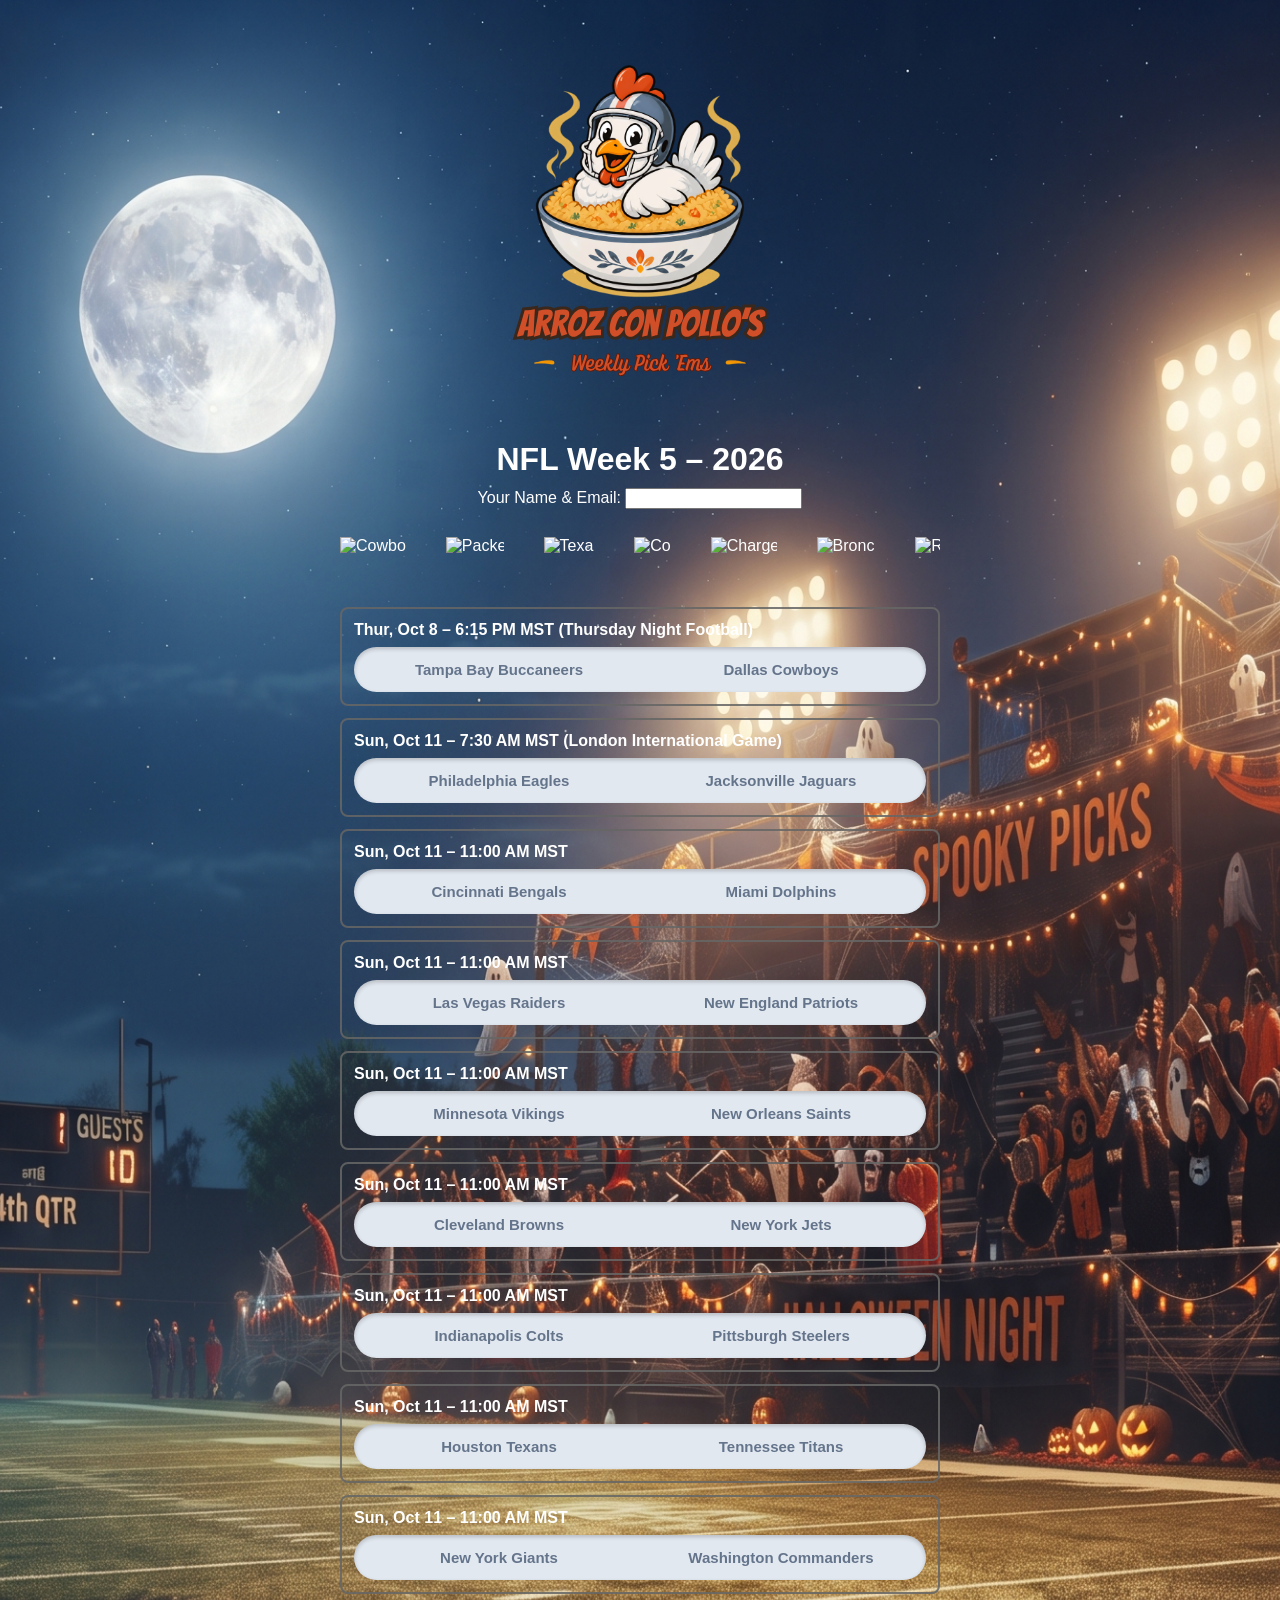
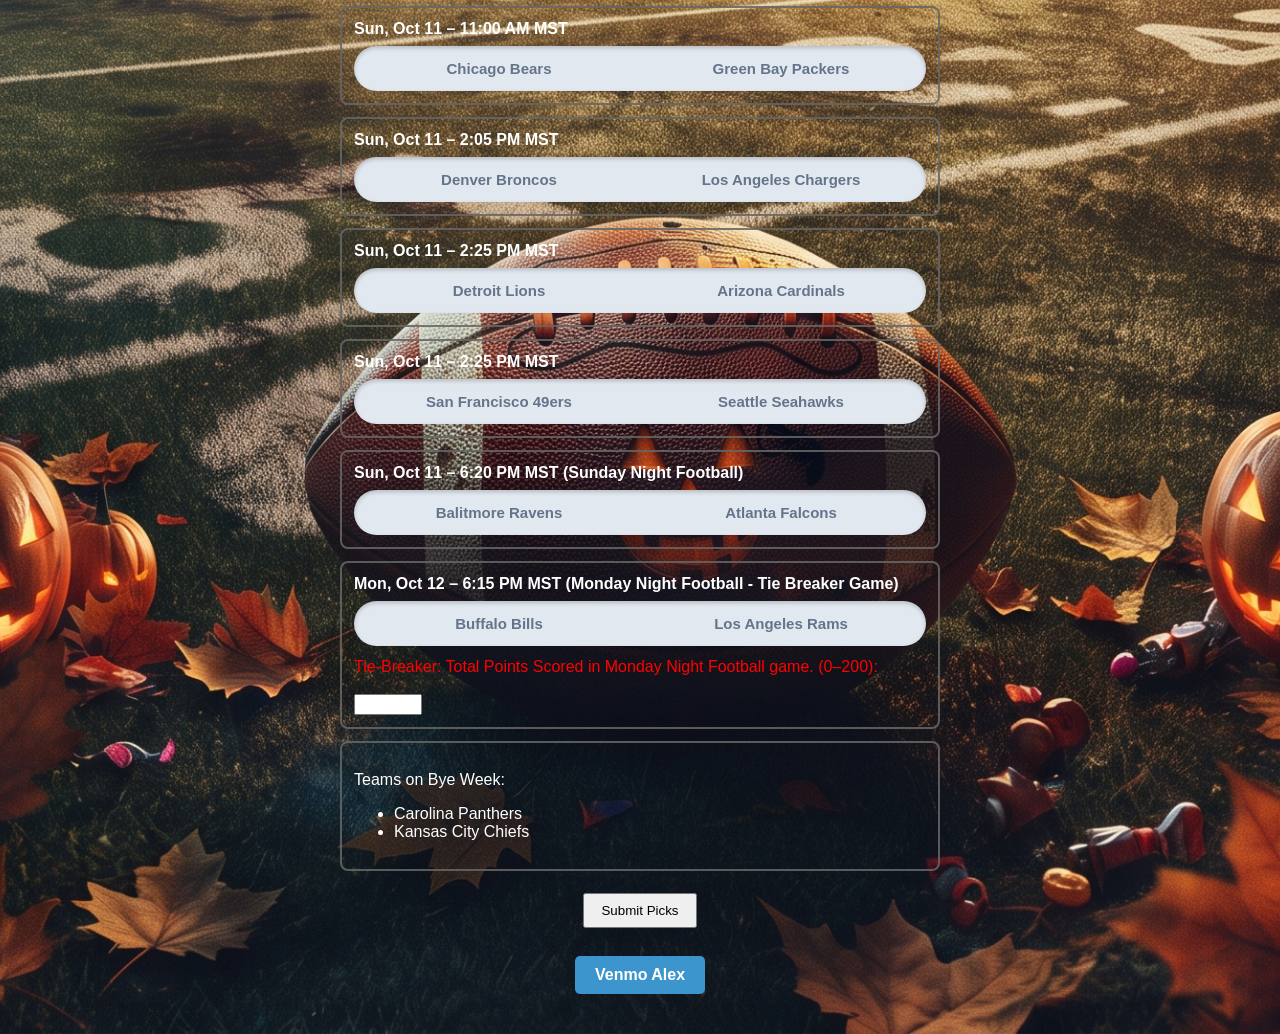
==== index.html @ 3cfb6a04 "updated errors in html" ====
<!doctype html>
<html lang="en">

<head>
  <meta charset="utf-8" />
  <meta name="viewport" content="width=device-width, initial-scale=1" />
  <meta name="robots" content="noindex, nofollow" />
  <title>NFL Week 5 Pick'em</title>

  <!-- Link CSS -->
  <link rel="stylesheet" href="style.css" />

  <!-- EmailJS -->
  <script src="https://cdn.jsdelivr.net/npm/emailjs-com@3/dist/email.min.js"></script>
</head>

<body>
  <div id="contentWrapper">
    <header>
      <img src="./assets//Arroz Con Pollo logo Transparent.svg" alt="Header Logo" class="header-logo">
    </header>

    <h1 class="title">NFL Week 5 – 2026</h1>

    <form id="pickemForm">
      <div class="centered">
        <label>
          Your Name & Email:
          <input type="text" id="username" required>
        </label>
      </div>
      <br>

      <div class="marquee">
        <span class="marquee-content">
          <!-- First full set -->
          <img src="https://static.www.nfl.com/t_q-best/league/api/clubs/logos/DAL" alt="Cowboys">
          <img src="https://static.www.nfl.com/t_q-best/league/api/clubs/logos/GB" alt="Packers">
          <img src="https://static.www.nfl.com/t_q-best/league/api/clubs/logos/HOU" alt="Texans">
          <img src="https://static.www.nfl.com/t_q-best/league/api/clubs/logos/IND" alt="Colts">
          <img src="https://static.www.nfl.com/t_q-best/league/api/clubs/logos/LAC" alt="Chargers">
          <img src="https://static.www.nfl.com/t_q-best/league/api/clubs/logos/DEN" alt="Broncos">
          <img src="https://static.www.nfl.com/t_q-best/league/api/clubs/logos/LA" alt="Rams">
          <img src="https://static.www.nfl.com/t_q-best/league/api/clubs/logos/MIA" alt="Dolphins">
          <img src="https://static.www.nfl.com/t_q-best/league/api/clubs/logos/MIN" alt="Vikings">
          <img src="https://static.www.nfl.com/t_q-best/league/api/clubs/logos/NE" alt="Patriots">
          <img src="https://static.www.nfl.com/t_q-best/league/api/clubs/logos/NO" alt="Saints">
          <img src="https://static.www.nfl.com/t_q-best/league/api/clubs/logos/NYG" alt="Giants">
          <img src="https://static.www.nfl.com/t_q-best/league/api/clubs/logos/NYJ" alt="Jets">
          <img src="https://static.www.nfl.com/t_q-best/league/api/clubs/logos/PHI" alt="Eagles">
          <img src="https://static.www.nfl.com/t_q-best/league/api/clubs/logos/PIT" alt="Steelers">
          <img src="https://static.www.nfl.com/t_q-best/league/api/clubs/logos/SEA" alt="Seahawks">
          <img src="https://static.www.nfl.com/t_q-best/league/api/clubs/logos/TB" alt="Buccaneers">
          <img src="https://static.www.nfl.com/t_q-best/league/api/clubs/logos/TEN" alt="Titans">
        </span>
      </div>

      <!-- ======== GAMES Week 5 ======== -->

      <!-- Thursday Night Games -->
      <div class="game">
        <div class="game-header">Thur, Oct 8  – 6:15 PM MST (Thursday Night Football)</div>
        <div class="slide-switch">
          <div class="switch-thumb"></div>
          <label class="switch-option">
            <input type="radio" name="game0" value="Tampa Bay Buccaneers">
            <span>Tampa Bay Buccaneers</span>  
          </label>
          <label class="switch-option">
            <input type="radio" name="game0" value="Dallas Cowboys">
            <span>Dallas Cowboys</span>
          </label>
        </div>
      </div>

       <!-- Sunday Early Games -->
      <div class="game">
        <div class="game-header">Sun, Oct 11 – 7:30 AM MST (London International Game)</div>
        <div class="slide-switch">
          <div class="switch-thumb"></div>
          <label class="switch-option">
            <input type="radio" name="game1" value="Philadelphia Eagles">
            <span>Philadelphia Eagles</span>
          </label>
          <label class="switch-option">
            <input type="radio" name="game1" value="Jacksonville Jaguars">
            <span>Jacksonville Jaguars</span>
          </label>
        </div>
      </div>

      <div class="game">
        <div class="game-header">Sun, Oct 11 – 11:00 AM MST</div>
        <div class="slide-switch">
          <div class="switch-thumb"></div>
          <label class="switch-option">
            <input type="radio" name="game2" value="Cincinnati Bengals">
            <span>Cincinnati Bengals</span>
          </label>
          <label class="switch-option">
            <input type="radio" name="game2" value="Miami Dolphins">
            <span>Miami Dolphins</span>
          </label>
        </div>
      </div>

      <div class="game">
        <div class="game-header">Sun, Oct 11 – 11:00 AM MST</div>
        <div class="slide-switch">
          <div class="switch-thumb"></div>
          <label class="switch-option">
            <input type="radio" name="game3" value="Las Vegas Raiders">
            <span>Las Vegas Raiders</span>
          </label>
          <label class="switch-option">
            <input type="radio" name="game3" value="New England Patriots">
            <span>New England Patriots</span>
          </label>
        </div>
      </div>

      <div class="game">
        <div class="game-header">Sun, Oct 11 – 11:00 AM MST</div>
        <div class="slide-switch">
          <div class="switch-thumb"></div>
          <label class="switch-option">
            <input type="radio" name="game4" value="Minnesota Vikings">
            <span>Minnesota Vikings</span>
          </label>
          <label class="switch-option">
            <input type="radio" name="game4" value="New Orleans Saints">
            <span>New Orleans Saints</span>
          </label>
        </div>
      </div>

      <div class="game">
        <div class="game-header">Sun, Oct 11 – 11:00 AM MST</div>
        <div class="slide-switch">
          <div class="switch-thumb"></div>
          <label class="switch-option">
            <input type="radio" name="game5" value="Cleveland Browns">
            <span>Cleveland Browns</span>
          </label>
          <label class="switch-option">
            <input type="radio" name="game5" value="New York Jets">
            <span>New York Jets</span>
          </label>
        </div>
      </div>

      <div class="game">
        <div class="game-header">Sun, Oct 11 – 11:00 AM MST</div>
        <div class="slide-switch">
          <div class="switch-thumb"></div>
          <label class="switch-option">
            <input type="radio" name="game6" value="Indianapolis Colts">
            <span>Indianapolis Colts</span>
          </label>
          <label class="switch-option">
            <input type="radio" name="game6" value="Pittsburgh Steelers">
            <span>Pittsburgh Steelers</span>
          </label>
        </div>
      </div>

      <div class="game">
        <div class="game-header">Sun, Oct 11 – 11:00 AM MST</div>
        <div class="slide-switch">
          <div class="switch-thumb"></div>
          <label class="switch-option">
            <input type="radio" name="game7" value="Houston Texans">
            <span>Houston Texans</span>
          </label>
          <label class="switch-option">
            <input type="radio" name="game7" value="Tennessee Titans">
            <span>Tennessee Titans</span>
          </label>
        </div>
      </div>

      <div class="game">
        <div class="game-header">Sun, Oct 11 – 11:00 AM MST</div>
        <div class="slide-switch">
          <div class="switch-thumb"></div>
          <label class="switch-option">
            <input type="radio" name="game8" value="New York Giants">
            <span>New York Giants</span>
          </label>
          <label class="switch-option">
            <input type="radio" name="game8" value="Washington Commanders">
            <span>Washington Commanders</span>
          </label>
        </div>
      </div>

      <div class="game">
        <div class="game-header">Sun, Oct 11 – 11:00 AM MST</div>
        <div class="slide-switch">
          <div class="switch-thumb"></div>
          <label class="switch-option">
            <input type="radio" name="game9" value="Chicago Bears">
            <span>Chicago Bears</span>
          </label>
          <label class="switch-option">
            <input type="radio" name="game9" value="Green Bay Packers">
            <span>Green Bay Packers</span>
          </label>
        </div>
      </div>

       <!-- Sunday Late Afternoon Games -->
      <div class="game">
        <div class="game-header">Sun, Oct 11 – 2:05 PM MST</div>
        <div class="slide-switch">
          <div class="switch-thumb"></div>
          <label class="switch-option">
            <input type="radio" name="game10" value="Denver Broncos">
            <span>Denver Broncos</span>
          </label>
          <label class="switch-option">
            <input type="radio" name="game10" value="Los Angeles Chargers">
            <span>Los Angeles Chargers</span>
          </label>
        </div>
      </div>

      <div class="game">
        <div class="game-header">Sun, Oct 11 – 2:25 PM MST</div>
        <div class="slide-switch">
          <div class="switch-thumb"></div>
          <label class="switch-option">
            <input type="radio" name="game11" value="Detroit Lions">
            <span>Detroit Lions</span>
          </label>
          <label class="switch-option">
            <input type="radio" name="game11" value="Arizona Cardinals">
            <span>Arizona Cardinals</span>
          </label>
        </div>
      </div>

      <div class="game">
        <div class="game-header">Sun, Oct 11 – 2:25 PM MST</div>
        <div class="slide-switch">
          <div class="switch-thumb"></div>
          <label class="switch-option">
            <input type="radio" name="game12" value="San Francisco 49ers">
            <span>San Francisco 49ers</span>
          </label>
          <label class="switch-option">
            <input type="radio" name="game12" value="Seattle Seahawks">
            <span>Seattle Seahawks</span>
          </label>
        </div>
      </div>

       <!-- Sunday Night Game -->
      <div class="game">
        <div class="game-header">Sun, Oct 11 – 6:20 PM MST (Sunday Night Football)</div>
        <div class="slide-switch">
          <div class="switch-thumb"></div>
          <label class="switch-option">
            <input type="radio" name="game13" value="Balitmore Ravens">
            <span>Balitmore Ravens</span>
          </label>
          <label class="switch-option">
            <input type="radio" name="game13" value="Atlanta Falcons">
            <span>Atlanta Falcons</span>
          </label>
        </div>
      </div>

       <!-- Monday Night Game -->
      <div class="game">
        <div class="game-header">Mon, Oct 12 – 6:15 PM MST (Monday Night Football - Tie Breaker Game)</div>
        <div class="slide-switch">
          <div class="switch-thumb"></div>
          <label class="switch-option">
            <input type="radio" name="game14" value="Buffalo Bills">
            <span>Buffalo Bills</span>
          </label>
          <label class="switch-option">
            <input type="radio" name="game14" value="Los Angeles Rams">
            <span>Los Angeles Rams</span>
          </label>
        </div>

        <div class="tiebreaker">
          <label style="color: red;">
            Tie-Breaker: Total Points Scored in Monday Night Football game. (0–200):
            <br />
            <br />
            <input type="number" id="tiebreaker" min="0" max="200" required>
          </label>
        </div>
      </div>
      <!-- ======== END GAMES ======== -->

      <!-- Teams on bye week -->
      <div class="byes">
        <p>Teams on Bye Week:</p>
        <ul>
          <li>Carolina Panthers</li>
          <li>Kansas City Chiefs</li>
        </ul>
      </div>

      <div class="centered">
        <button type="submit">Submit Picks</button>
      </div>
    </form>

    <br>

    <div class="centered venmo-container">
      <a href="venmo://paycharge?txn=pay&recipients=Arrozconpollo007&amount=5&note=Week 5 Pickem Fee" target="_blank"
        class="venmo-btn">Venmo Alex</a>
    </div>
  </div>

  <!-- Custom Alert Modal -->
  <div id="customAlert">
    <div id="alertBox">
      <p>Your picks have been recorded and sent to Alex. Please Venmo your fee. Good luck!</p>
      <a id="venmoLink" href="venmo://paycharge?txn=pay&recipients=Arrozconpollo007&amount=5&note=Week 5 Pickem Fee"
        target="_blank">Venmo Alex</a>
      <br><br>
      <button id="closeAlert">Close</button>
    </div>
  </div>

  <script src="script.js"></script>
</body>

</html>
---- style.css ----
/* =========================
   1. VARIABLES & BASE STYLES
========================= */

:root {
  --accent-color: hsla(100, 1%, 40%, 0.863);
  --venmo-color: #3d95ce;
  --text-color: #fff;
  --bg-color: #000;
  
  /* Sliding Switch Colors */
  --switch-track-bg: #e2e8f0;      /* Track background */
  --unselected-text: #64748b;      /* Light grey text */
  --selected-pill-bg: #334155;     /* Dark grey active pill */
  --selected-text: #ffffff;        /* Active pill text color */
}

body {
  font-family: Arial, sans-serif;
  margin: 0;
  min-height: 100vh;
  color: var(--text-color);
  background: var(--bg-color);
}

/* Content wrapper */
#contentWrapper {
  min-height: 100vh;
  background: url("./assets/Halloween\ Background\ 2.jpeg") center center / cover no-repeat;
  display: flex;
  flex-direction: column;
  align-items: center;
  padding: 20px 0 40px;
}

/* Titles & Headers */
h1.title {
  text-align: center;
  margin-bottom: 10px;
}

.centered {
  text-align: center;
}

/* --- Form Elements --- */
form {
  max-width: 600px;
  margin: 0 auto;
  width: 95%;
}

.header-logo {
  max-width: 350px;
  display: block;
  margin: 20px auto;
  border-radius: 4px;
}

.game,
.byes {
  border: 2px solid var(--accent-color);
  padding: 12px;
  margin-bottom: 12px;
  border-radius: 8px;
  transition: border 0.3s, box-shadow 0.3s;
  width: 100%;
  box-sizing: border-box;
  background-color: tra;
}

.game-header {
  font-weight: bold;
  margin-bottom: 8px;
  text-align: left;
}

.tiebreaker {
  margin-top: 12px;
}

input[type="number"] {
  width: 60px;
}

button {
  padding: 8px 16px;
  margin-top: 10px;
  cursor: pointer;
}

/* Error State Highlights Missing Picks */
.error {
  border: 2px solid #ef4444 !important;
  box-shadow: 0 0 10px rgba(239, 68, 68, 0.6);
}

/* =========================
   2. SLIDING PILL SWITCH
========================= */

.slide-switch {
  position: relative;
  display: grid;
  grid-template-columns: 1fr 1fr;
  background-color: var(--switch-track-bg);
  border-radius: 25px;
  padding: 4px;
  user-select: none;
  box-shadow: inset 0 2px 4px rgba(0, 0, 0, 0.2);
}

/* Animated Sliding Dark Grey Thumb */
.switch-thumb {
  position: absolute;
  top: 4px;
  bottom: 4px;
  left: 4px;
  width: calc(50% - 4px);
  background-color: var(--selected-pill-bg);
  border-radius: 21px;
  opacity: 0; /* Hidden until selection is made */
  transition: transform 0.25s cubic-bezier(0.4, 0, 0.2, 1), opacity 0.2s ease;
  box-shadow: 0 2px 5px rgba(0, 0, 0, 0.3);
  pointer-events: none;
}

.switch-option {
  position: relative;
  z-index: 2;
  display: flex;
  align-items: center;
  justify-content: center;
  padding: 10px 8px;
  cursor: pointer;
  text-align: center;
}

/* Hide native radio buttons */
.switch-option input[type="radio"] {
  position: absolute;
  opacity: 0;
  width: 0;
  height: 0;
}

.switch-option span {
  font-size: 14px;
  font-weight: bold;
  color: var(--unselected-text);
  transition: color 0.2s ease;
}

/* Move thumb left when first option selected */
.slide-switch:has(.switch-option:nth-child(2) input:checked) .switch-thumb {
  opacity: 1;
  transform: translateX(0);
}

/* Move thumb right when second option selected */
.slide-switch:has(.switch-option:nth-child(3) input:checked) .switch-thumb {
  opacity: 1;
  transform: translateX(100%);
}

/* Highlight Active Selected Text */
.switch-option input[type="radio"]:checked + span {
  color: var(--selected-text);
}

/* Hover state on unselected options */
.switch-option:hover span {
  color: #1e293b;
}

/* =========================
   3. MARQUEE
========================= */

.marquee {
  width: 100%;
  overflow: hidden;
  position: relative;
  background: transparent;
  padding: 10px 0;
}

.marquee-content {
  display: flex;
  align-items: center;
  gap: 40px;
  white-space: nowrap;
  animation: scroll 10s linear infinite;
}

.marquee-content img {
  height: 60px;
  width: auto;
  transition: transform 0.3s;
}

.marquee-content img:hover {
  transform: scale(1.15);
}

@keyframes scroll {
  from { transform: translateX(0); }
  to { transform: translateX(-50%); }
}

/* =========================
   4. MODAL & VENMO
========================= */

#customAlert {
  position: fixed;
  top: 0;
  left: 0;
  width: 100%;
  height: 100%;
  display: none;
  justify-content: center;
  align-items: center;
  background: rgba(0, 0, 0, 0.5);
  z-index: 9999;
}

#alertBox {
  background: white;
  color: black;
  padding: 20px;
  border-radius: 8px;
  text-align: center;
  width: 90%;
  max-width: 420px;
  box-shadow: 0 8px 20px rgba(0, 0, 0, 0.5);
}

#alertBox p {
  margin-bottom: 20px;
  font-size: 16px;
}

#alertBox a {
  display: inline-block;
  padding: 10px 20px;
  background-color: var(--venmo-color);
  color: white;
  text-decoration: none;
  border-radius: 5px;
  font-weight: bold;
  margin-bottom: 15px;
}

#alertBox button {
  padding: 8px 16px;
  background: #ccc;
  border: none;
  border-radius: 5px;
}

.venmo-container {
  margin-top: 10px;
  display: flex;
  justify-content: center;
  flex-wrap: wrap;
  gap: 10px;
}

.venmo-btn {
  padding: 10px 20px;
  background-color: var(--venmo-color);
  color: white;
  text-decoration: none;
  border-radius: 5px;
  font-weight: bold;
}

/* =========================
   5. RESPONSIVE STYLES
========================= */

@media (max-width: 480px) {
  #contentWrapper {
    padding: 10px 0 40px; 
  }

  form {
    width: 95%;
  }
  
  .game-header {
    margin-bottom: 4px;
    font-size: 13px;
  }

  .game,
  .byes {
    padding: 8px;
    margin-bottom: 10px;
  }

  .switch-option {
    padding: 8px 4px;
  }

  .switch-option span {
    font-size: 12px;
  }
  
  .marquee-content img {
    height: 30px;
  }
}

@media (min-width: 481px) and (max-width: 767px) {
  #contentWrapper {
    padding: 20px 0 40px; 
  }

  form {
    width: 90%;
  }

  .switch-option span {
    font-size: 13px;
  }

  .marquee-content img {
    height: 40px;
  }
}

@media (min-width: 768px) {
  #contentWrapper {
    padding: 30px 0 40px; 
  }

  form {
    width: 80%;
  }

  .switch-option span {
    font-size: 15px;
  }
}
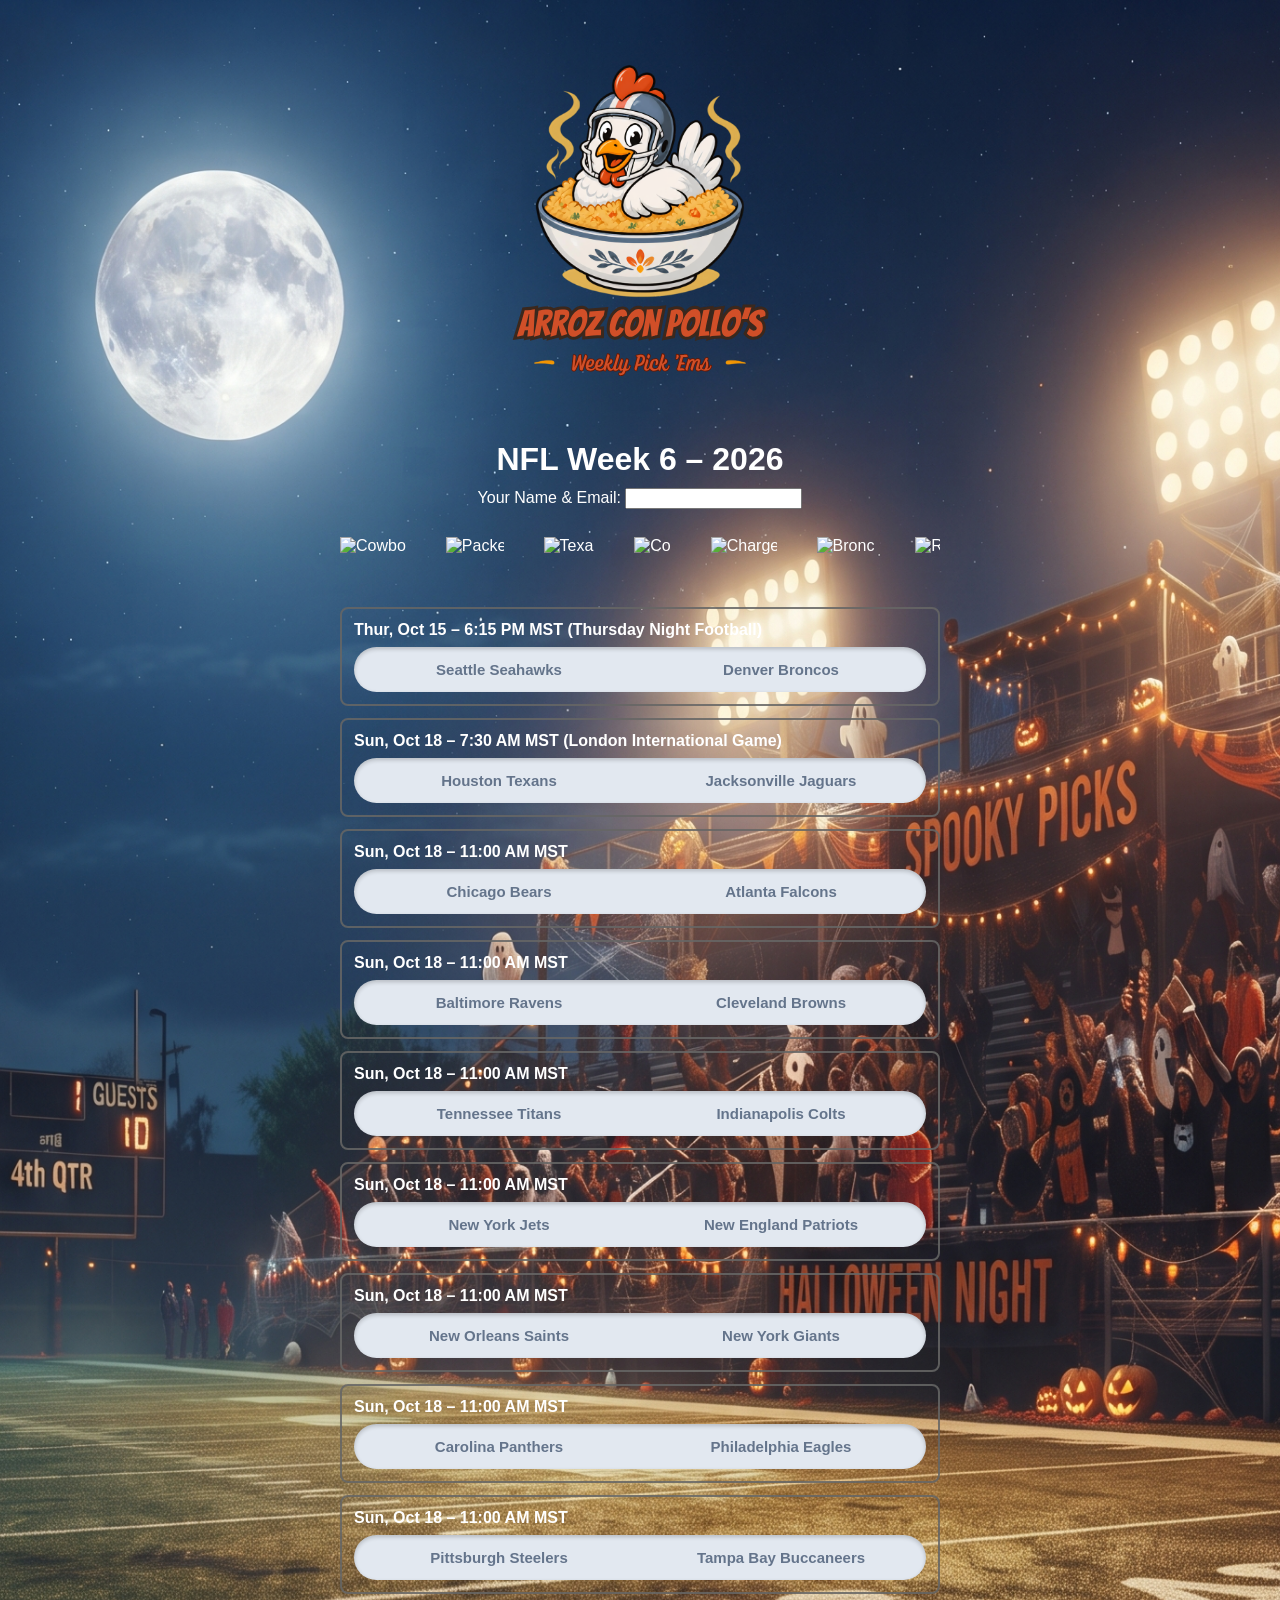
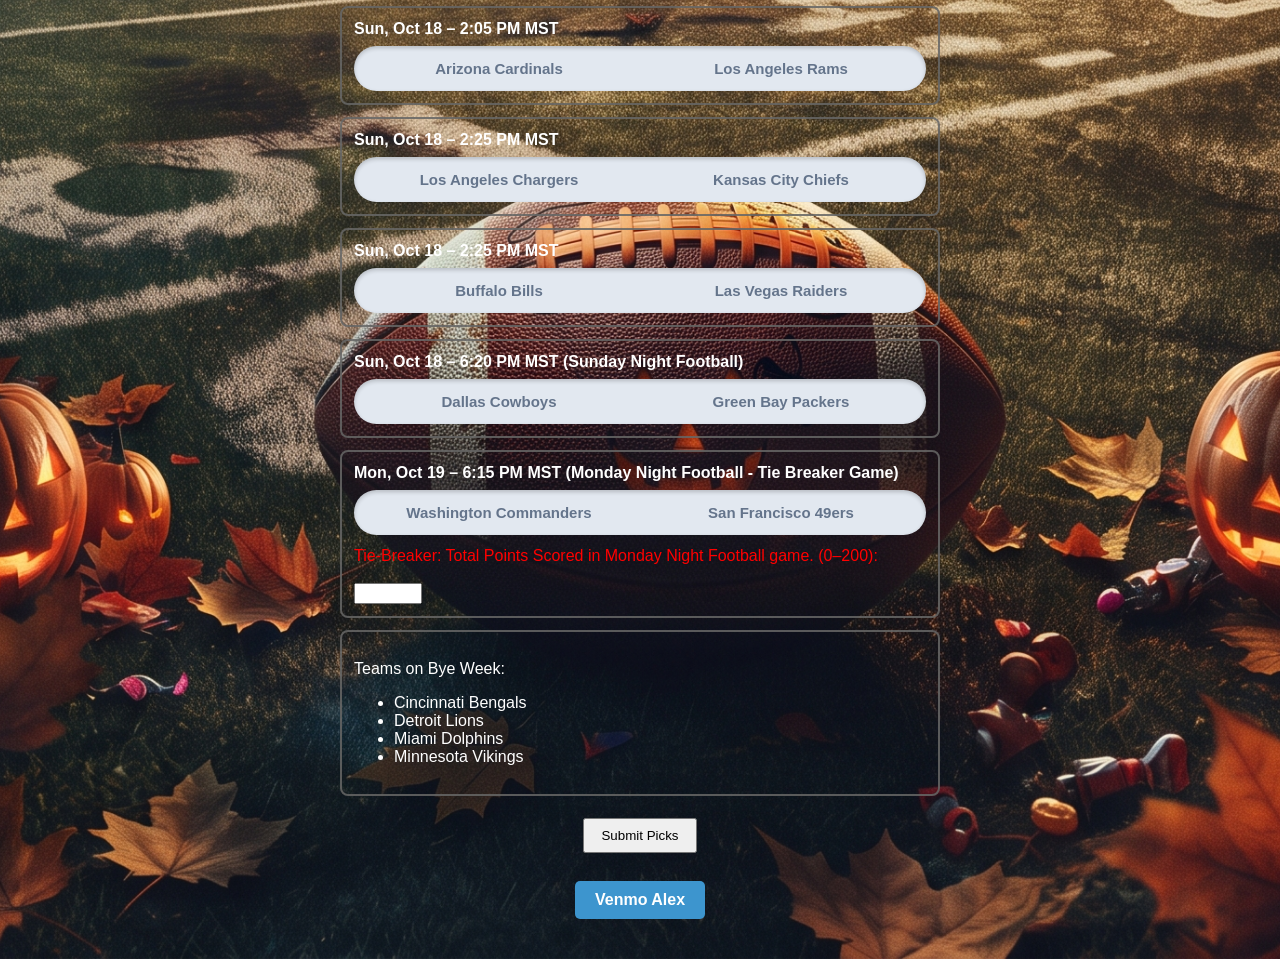
==== commit 23ad6ced: "updatd html to week 6 of nfl games" ====
--- a/index.html
+++ b/index.html
@@ -5,7 +5,7 @@
   <meta charset="utf-8" />
   <meta name="viewport" content="width=device-width, initial-scale=1" />
   <meta name="robots" content="noindex, nofollow" />
-  <title>NFL Week 5 Pick'em</title>
+  <title>NFL Week 6 Pick'em</title>
 
   <!-- Link CSS -->
   <link rel="stylesheet" href="style.css" />
@@ -20,7 +20,7 @@
       <img src="./assets//Arroz Con Pollo logo Transparent.svg" alt="Header Logo" class="header-logo">
     </header>
 
-    <h1 class="title">NFL Week 5 – 2026</h1>
+    <h1 class="title">NFL Week 6 – 2026</h1>
 
     <form id="pickemForm">
       <div class="centered">
@@ -55,32 +55,32 @@
         </span>
       </div>
 
-      <!-- ======== GAMES Week 5 ======== -->
+      <!-- ======== GAMES Week 6 ======== -->
 
       <!-- Thursday Night Games -->
       <div class="game">
-        <div class="game-header">Thur, Oct 8  – 6:15 PM MST (Thursday Night Football)</div>
-        <div class="slide-switch">
-          <div class="switch-thumb"></div>
-          <label class="switch-option">
-            <input type="radio" name="game0" value="Tampa Bay Buccaneers">
-            <span>Tampa Bay Buccaneers</span>  
-          </label>
-          <label class="switch-option">
-            <input type="radio" name="game0" value="Dallas Cowboys">
-            <span>Dallas Cowboys</span>
+        <div class="game-header">Thur, Oct 15  – 6:15 PM MST (Thursday Night Football)</div>
+        <div class="slide-switch">
+          <div class="switch-thumb"></div>
+          <label class="switch-option">
+            <input type="radio" name="game0" value="Seattle Seahawks">
+            <span>Seattle Seahawks</span>  
+          </label>
+          <label class="switch-option">
+            <input type="radio" name="game0" value="Denver Broncos">
+            <span>Denver Broncos</span>
           </label>
         </div>
       </div>
 
        <!-- Sunday Early Games -->
       <div class="game">
-        <div class="game-header">Sun, Oct 11 – 7:30 AM MST (London International Game)</div>
-        <div class="slide-switch">
-          <div class="switch-thumb"></div>
-          <label class="switch-option">
-            <input type="radio" name="game1" value="Philadelphia Eagles">
-            <span>Philadelphia Eagles</span>
+        <div class="game-header">Sun, Oct 18 – 7:30 AM MST (London International Game)</div>
+        <div class="slide-switch">
+          <div class="switch-thumb"></div>
+          <label class="switch-option">
+            <input type="radio" name="game1" value="Houston Texans">
+            <span>Houston Texans</span>
           </label>
           <label class="switch-option">
             <input type="radio" name="game1" value="Jacksonville Jaguars">
@@ -90,199 +90,184 @@
       </div>
 
       <div class="game">
-        <div class="game-header">Sun, Oct 11 – 11:00 AM MST</div>
-        <div class="slide-switch">
-          <div class="switch-thumb"></div>
-          <label class="switch-option">
-            <input type="radio" name="game2" value="Cincinnati Bengals">
-            <span>Cincinnati Bengals</span>
-          </label>
-          <label class="switch-option">
-            <input type="radio" name="game2" value="Miami Dolphins">
-            <span>Miami Dolphins</span>
-          </label>
-        </div>
-      </div>
-
-      <div class="game">
-        <div class="game-header">Sun, Oct 11 – 11:00 AM MST</div>
-        <div class="slide-switch">
-          <div class="switch-thumb"></div>
-          <label class="switch-option">
-            <input type="radio" name="game3" value="Las Vegas Raiders">
-            <span>Las Vegas Raiders</span>
-          </label>
-          <label class="switch-option">
-            <input type="radio" name="game3" value="New England Patriots">
-            <span>New England Patriots</span>
-          </label>
-        </div>
-      </div>
-
-      <div class="game">
-        <div class="game-header">Sun, Oct 11 – 11:00 AM MST</div>
-        <div class="slide-switch">
-          <div class="switch-thumb"></div>
-          <label class="switch-option">
-            <input type="radio" name="game4" value="Minnesota Vikings">
-            <span>Minnesota Vikings</span>
-          </label>
-          <label class="switch-option">
-            <input type="radio" name="game4" value="New Orleans Saints">
-            <span>New Orleans Saints</span>
-          </label>
-        </div>
-      </div>
-
-      <div class="game">
-        <div class="game-header">Sun, Oct 11 – 11:00 AM MST</div>
-        <div class="slide-switch">
-          <div class="switch-thumb"></div>
-          <label class="switch-option">
-            <input type="radio" name="game5" value="Cleveland Browns">
+        <div class="game-header">Sun, Oct 18 – 11:00 AM MST</div>
+        <div class="slide-switch">
+          <div class="switch-thumb"></div>
+          <label class="switch-option">
+            <input type="radio" name="game2" value="Chicago Bears">
+            <span>Chicago Bears</span>
+          </label>
+          <label class="switch-option">
+            <input type="radio" name="game2" value="Atlanta Falcons">
+            <span>Atlanta Falcons</span>
+          </label>
+        </div>
+      </div>
+
+      <div class="game">
+        <div class="game-header">Sun, Oct 18 – 11:00 AM MST</div>
+        <div class="slide-switch">
+          <div class="switch-thumb"></div>
+          <label class="switch-option">
+            <input type="radio" name="game3" value="Baltimore Ravens">
+            <span>Baltimore Ravens</span>
+          </label>
+          <label class="switch-option">
+            <input type="radio" name="game3" value="Cleveland Browns">
             <span>Cleveland Browns</span>
           </label>
+        </div>
+      </div>
+
+      <div class="game">
+        <div class="game-header">Sun, Oct 18 – 11:00 AM MST</div>
+        <div class="slide-switch">
+          <div class="switch-thumb"></div>
+          <label class="switch-option">
+            <input type="radio" name="game4" value="Tennessee Titans">
+            <span>Tennessee Titans</span>
+          </label>
+          <label class="switch-option">
+            <input type="radio" name="game4" value="Indianapolis Colts">
+            <span>Indianapolis Colts</span>
+          </label>
+        </div>
+      </div>
+
+      <div class="game">
+        <div class="game-header">Sun, Oct 18 – 11:00 AM MST</div>
+        <div class="slide-switch">
+          <div class="switch-thumb"></div>
           <label class="switch-option">
             <input type="radio" name="game5" value="New York Jets">
             <span>New York Jets</span>
           </label>
-        </div>
-      </div>
-
-      <div class="game">
-        <div class="game-header">Sun, Oct 11 – 11:00 AM MST</div>
-        <div class="slide-switch">
-          <div class="switch-thumb"></div>
-          <label class="switch-option">
-            <input type="radio" name="game6" value="Indianapolis Colts">
-            <span>Indianapolis Colts</span>
-          </label>
-          <label class="switch-option">
-            <input type="radio" name="game6" value="Pittsburgh Steelers">
+          <label class="switch-option">
+            <input type="radio" name="game5" value="New England Patriots">
+            <span>New England Patriots</span>
+          </label>
+        </div>
+      </div>
+
+      <div class="game">
+        <div class="game-header">Sun, Oct 18 – 11:00 AM MST</div>
+        <div class="slide-switch">
+          <div class="switch-thumb"></div>
+          <label class="switch-option">
+            <input type="radio" name="game6" value="New Orleans Saints">
+            <span>New Orleans Saints</span>
+          </label>
+          <label class="switch-option">
+            <input type="radio" name="game6" value="New York Giants">
+            <span>New York Giants</span>
+          </label>
+        </div>
+      </div>
+
+      <div class="game">
+        <div class="game-header">Sun, Oct 18 – 11:00 AM MST</div>
+        <div class="slide-switch">
+          <div class="switch-thumb"></div>
+          <label class="switch-option">
+            <input type="radio" name="game7" value="Carolina Panthers">
+            <span>Carolina Panthers</span>
+          </label>
+          <label class="switch-option">
+            <input type="radio" name="game7" value="Philadelphia Eagles">
+            <span>Philadelphia Eagles</span>
+          </label>
+        </div>
+      </div>
+
+      <div class="game">
+        <div class="game-header">Sun, Oct 18 – 11:00 AM MST</div>
+        <div class="slide-switch">
+          <div class="switch-thumb"></div>
+          <label class="switch-option">
+            <input type="radio" name="game8" value="Pittsburgh Steelers">
             <span>Pittsburgh Steelers</span>
           </label>
-        </div>
-      </div>
-
-      <div class="game">
-        <div class="game-header">Sun, Oct 11 – 11:00 AM MST</div>
-        <div class="slide-switch">
-          <div class="switch-thumb"></div>
-          <label class="switch-option">
-            <input type="radio" name="game7" value="Houston Texans">
-            <span>Houston Texans</span>
-          </label>
-          <label class="switch-option">
-            <input type="radio" name="game7" value="Tennessee Titans">
-            <span>Tennessee Titans</span>
-          </label>
-        </div>
-      </div>
-
-      <div class="game">
-        <div class="game-header">Sun, Oct 11 – 11:00 AM MST</div>
-        <div class="slide-switch">
-          <div class="switch-thumb"></div>
-          <label class="switch-option">
-            <input type="radio" name="game8" value="New York Giants">
-            <span>New York Giants</span>
-          </label>
-          <label class="switch-option">
-            <input type="radio" name="game8" value="Washington Commanders">
-            <span>Washington Commanders</span>
-          </label>
-        </div>
-      </div>
-
-      <div class="game">
-        <div class="game-header">Sun, Oct 11 – 11:00 AM MST</div>
-        <div class="slide-switch">
-          <div class="switch-thumb"></div>
-          <label class="switch-option">
-            <input type="radio" name="game9" value="Chicago Bears">
-            <span>Chicago Bears</span>
-          </label>
-          <label class="switch-option">
-            <input type="radio" name="game9" value="Green Bay Packers">
-            <span>Green Bay Packers</span>
+          <label class="switch-option">
+            <input type="radio" name="game8" value="Tampa Bay Buccaneers">
+            <span>Tampa Bay Buccaneers</span>
           </label>
         </div>
       </div>
 
        <!-- Sunday Late Afternoon Games -->
       <div class="game">
-        <div class="game-header">Sun, Oct 11 – 2:05 PM MST</div>
-        <div class="slide-switch">
-          <div class="switch-thumb"></div>
-          <label class="switch-option">
-            <input type="radio" name="game10" value="Denver Broncos">
-            <span>Denver Broncos</span>
-          </label>
+        <div class="game-header">Sun, Oct 18 – 2:05 PM MST</div>
+        <div class="slide-switch">
+          <div class="switch-thumb"></div>
+          <label class="switch-option">
+            <input type="radio" name="game9" value="Arizona Cardinals">
+            <span>Arizona Cardinals</span>
+          </label>
+          <label class="switch-option">
+            <input type="radio" name="game9" value="Los Angeles Rams">
+            <span>Los Angeles Rams</span>
+          </label>
+        </div>
+      </div>
+
+      <div class="game">
+        <div class="game-header">Sun, Oct 18 – 2:25 PM MST</div>
+        <div class="slide-switch">
+          <div class="switch-thumb"></div>
           <label class="switch-option">
             <input type="radio" name="game10" value="Los Angeles Chargers">
             <span>Los Angeles Chargers</span>
           </label>
-        </div>
-      </div>
-
-      <div class="game">
-        <div class="game-header">Sun, Oct 11 – 2:25 PM MST</div>
-        <div class="slide-switch">
-          <div class="switch-thumb"></div>
-          <label class="switch-option">
-            <input type="radio" name="game11" value="Detroit Lions">
-            <span>Detroit Lions</span>
-          </label>
-          <label class="switch-option">
-            <input type="radio" name="game11" value="Arizona Cardinals">
-            <span>Arizona Cardinals</span>
-          </label>
-        </div>
-      </div>
-
-      <div class="game">
-        <div class="game-header">Sun, Oct 11 – 2:25 PM MST</div>
-        <div class="slide-switch">
-          <div class="switch-thumb"></div>
-          <label class="switch-option">
-            <input type="radio" name="game12" value="San Francisco 49ers">
+          <label class="switch-option">
+            <input type="radio" name="game10" value="Kansas City Chiefs">
+            <span>Kansas City Chiefs</span>
+          </label>
+        </div>
+      </div>
+
+      <div class="game">
+        <div class="game-header">Sun, Oct 18 – 2:25 PM MST</div>
+        <div class="slide-switch">
+          <div class="switch-thumb"></div>
+          <label class="switch-option">
+            <input type="radio" name="game11" value="Buffalo Bills">
+            <span>Buffalo Bills</span>
+          </label>
+          <label class="switch-option">
+            <input type="radio" name="game11" value="Las Vegas Raiders">
+            <span>Las Vegas Raiders</span>
+          </label>
+        </div>
+      </div>
+
+       <!-- Sunday Night Game -->
+      <div class="game">
+        <div class="game-header">Sun, Oct 18 – 6:20 PM MST (Sunday Night Football)</div>
+        <div class="slide-switch">
+          <div class="switch-thumb"></div>
+          <label class="switch-option">
+            <input type="radio" name="game12" value="Dallas Cowboys">
+            <span>Dallas Cowboys</span>
+          </label>
+          <label class="switch-option">
+            <input type="radio" name="game12" value="Green Bay Packers">
+            <span>Green Bay Packers</span>
+          </label>
+        </div>
+      </div>
+
+       <!-- Monday Night Game -->
+      <div class="game">
+        <div class="game-header">Mon, Oct 19 – 6:15 PM MST (Monday Night Football - Tie Breaker Game)</div>
+        <div class="slide-switch">
+          <div class="switch-thumb"></div>
+          <label class="switch-option">
+            <input type="radio" name="game13" value="Washington Commanders">
+            <span>Washington Commanders</span>
+          </label>
+          <label class="switch-option">
+            <input type="radio" name="game13" value="San Francisco 49ers">
             <span>San Francisco 49ers</span>
-          </label>
-          <label class="switch-option">
-            <input type="radio" name="game12" value="Seattle Seahawks">
-            <span>Seattle Seahawks</span>
-          </label>
-        </div>
-      </div>
-
-       <!-- Sunday Night Game -->
-      <div class="game">
-        <div class="game-header">Sun, Oct 11 – 6:20 PM MST (Sunday Night Football)</div>
-        <div class="slide-switch">
-          <div class="switch-thumb"></div>
-          <label class="switch-option">
-            <input type="radio" name="game13" value="Balitmore Ravens">
-            <span>Balitmore Ravens</span>
-          </label>
-          <label class="switch-option">
-            <input type="radio" name="game13" value="Atlanta Falcons">
-            <span>Atlanta Falcons</span>
-          </label>
-        </div>
-      </div>
-
-       <!-- Monday Night Game -->
-      <div class="game">
-        <div class="game-header">Mon, Oct 12 – 6:15 PM MST (Monday Night Football - Tie Breaker Game)</div>
-        <div class="slide-switch">
-          <div class="switch-thumb"></div>
-          <label class="switch-option">
-            <input type="radio" name="game14" value="Buffalo Bills">
-            <span>Buffalo Bills</span>
-          </label>
-          <label class="switch-option">
-            <input type="radio" name="game14" value="Los Angeles Rams">
-            <span>Los Angeles Rams</span>
           </label>
         </div>
 
@@ -301,8 +286,10 @@
       <div class="byes">
         <p>Teams on Bye Week:</p>
         <ul>
-          <li>Carolina Panthers</li>
-          <li>Kansas City Chiefs</li>
+          <li>Cincinnati Bengals</li>
+          <li>Detroit Lions</li>
+          <li>Miami Dolphins</li>
+          <li>Minnesota Vikings</li>
         </ul>
       </div>
 
@@ -314,7 +301,7 @@
     <br>
 
     <div class="centered venmo-container">
-      <a href="venmo://paycharge?txn=pay&recipients=Arrozconpollo007&amount=5&note=Week 5 Pickem Fee" target="_blank"
+      <a href="venmo://paycharge?txn=pay&recipients=Arrozconpollo007&amount=5&note=Week 6 Pickem Fee" target="_blank"
         class="venmo-btn">Venmo Alex</a>
     </div>
   </div>
@@ -323,7 +310,7 @@
   <div id="customAlert">
     <div id="alertBox">
       <p>Your picks have been recorded and sent to Alex. Please Venmo your fee. Good luck!</p>
-      <a id="venmoLink" href="venmo://paycharge?txn=pay&recipients=Arrozconpollo007&amount=5&note=Week 5 Pickem Fee"
+      <a id="venmoLink" href="venmo://paycharge?txn=pay&recipients=Arrozconpollo007&amount=5&note=Week 6 Pickem Fee"
         target="_blank">Venmo Alex</a>
       <br><br>
       <button id="closeAlert">Close</button>
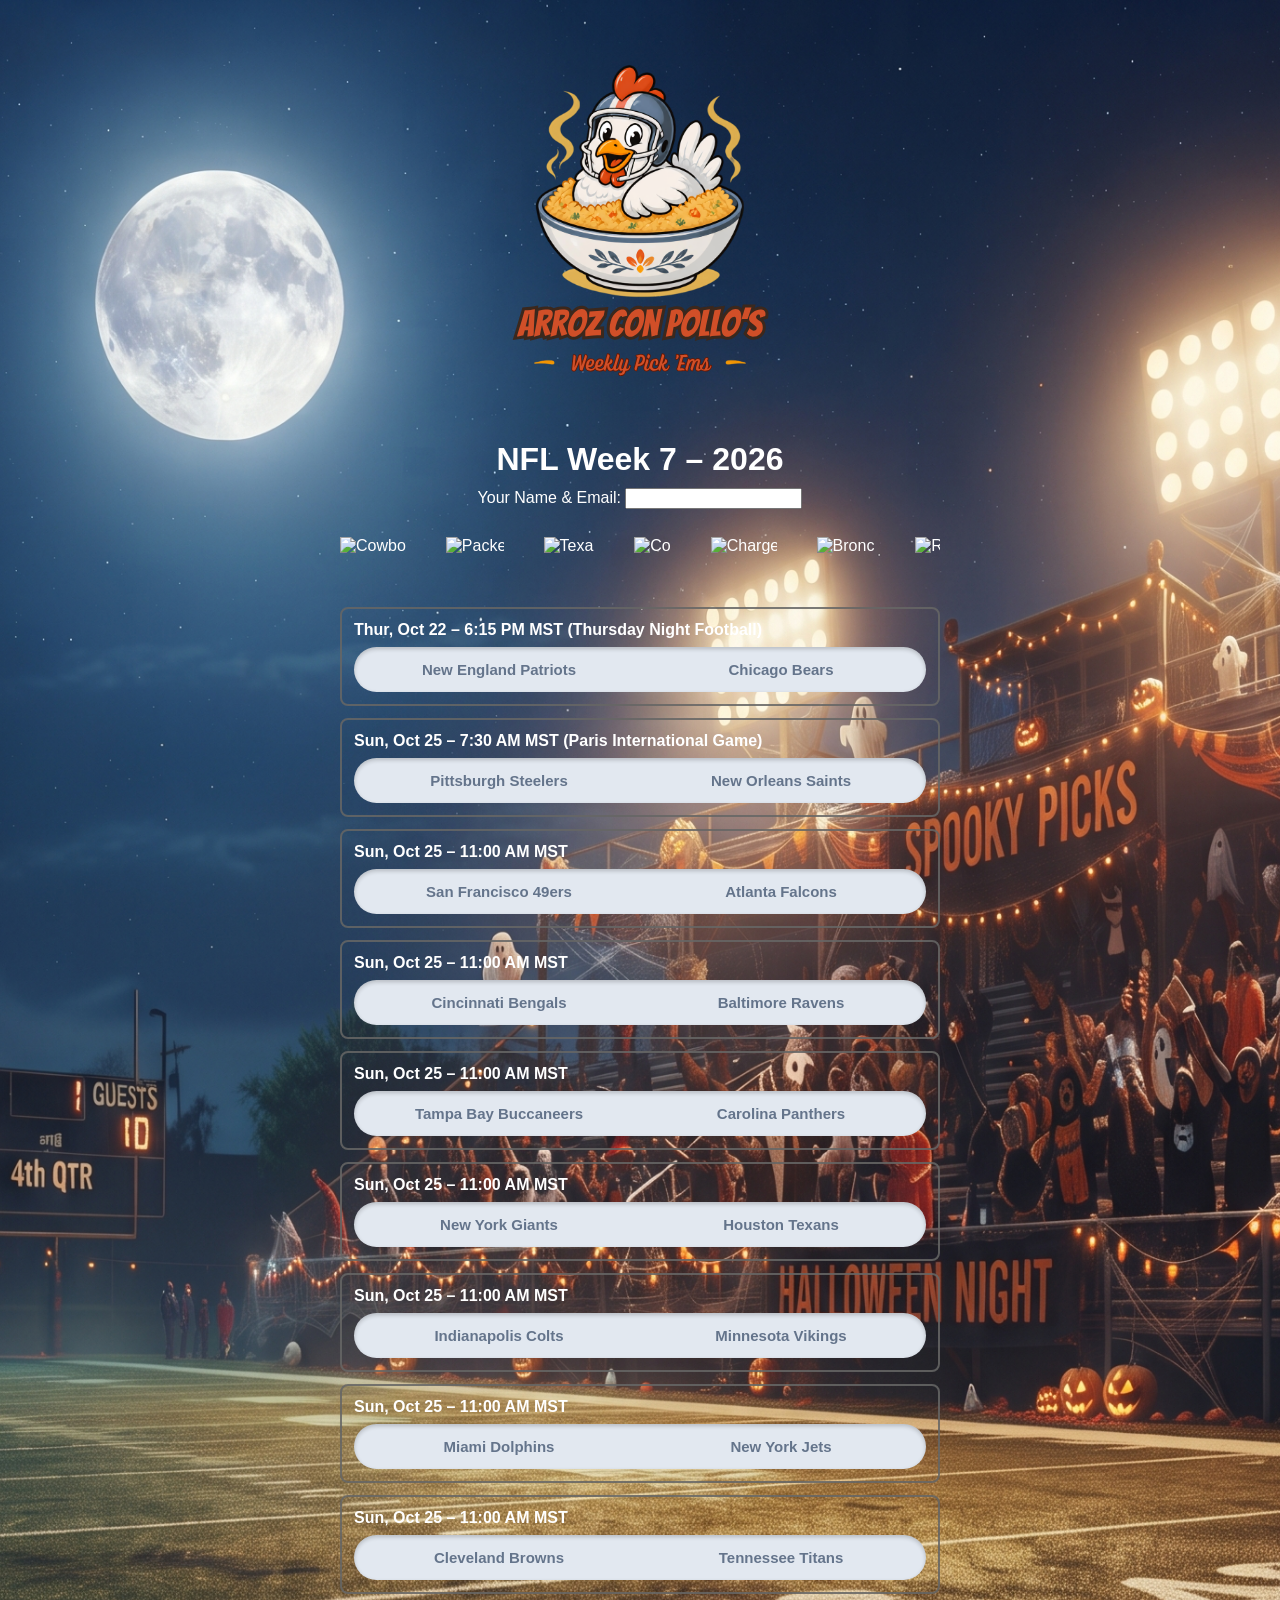
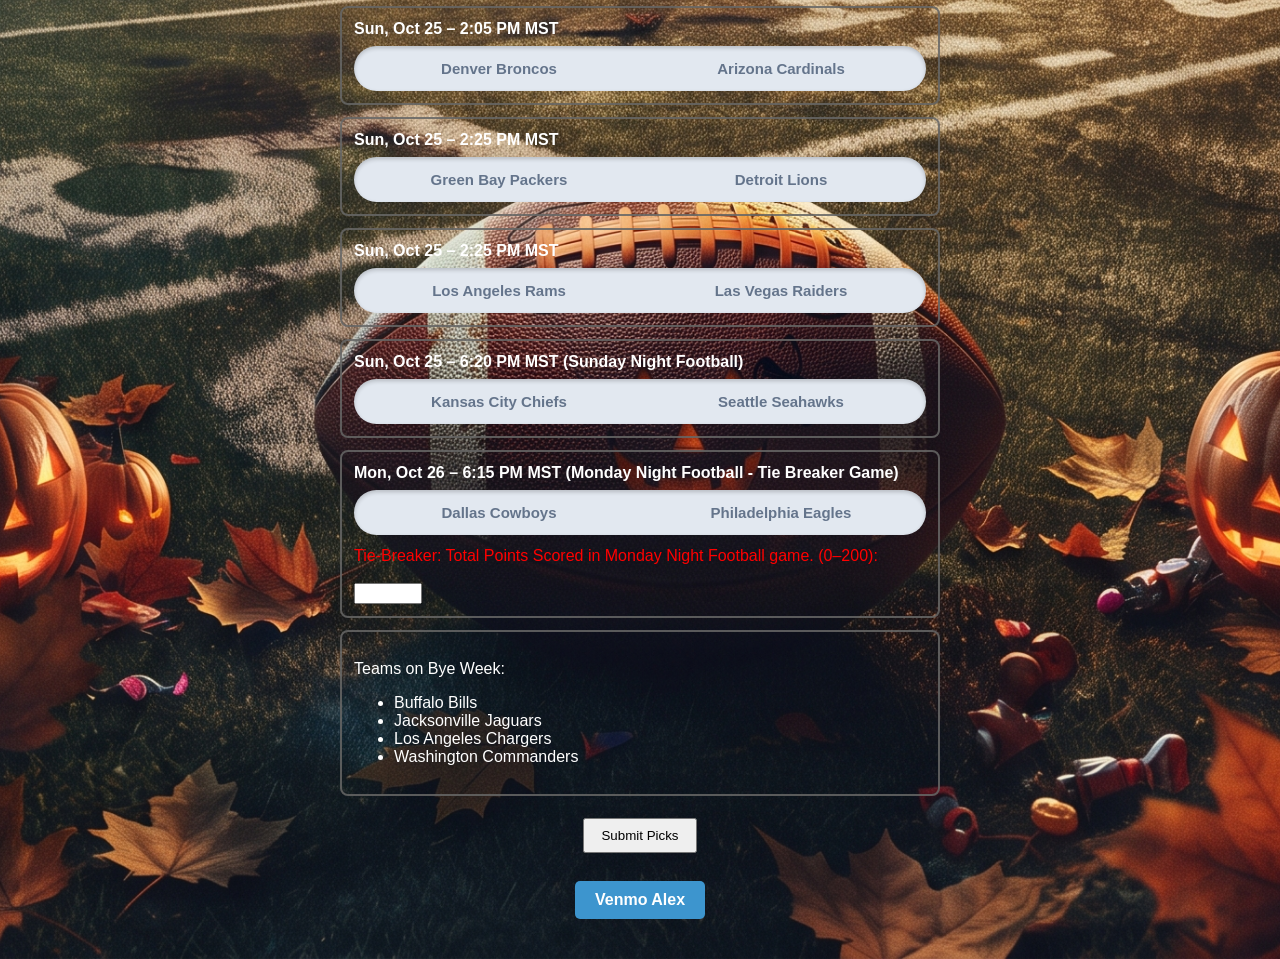
==== commit b7416620: "updated week 7 games in html" ====
--- a/index.html
+++ b/index.html
@@ -5,7 +5,7 @@
   <meta charset="utf-8" />
   <meta name="viewport" content="width=device-width, initial-scale=1" />
   <meta name="robots" content="noindex, nofollow" />
-  <title>NFL Week 6 Pick'em</title>
+  <title>NFL Week 7 Pick'em</title>
 
   <!-- Link CSS -->
   <link rel="stylesheet" href="style.css" />
@@ -20,7 +20,7 @@
       <img src="./assets//Arroz Con Pollo logo Transparent.svg" alt="Header Logo" class="header-logo">
     </header>
 
-    <h1 class="title">NFL Week 6 – 2026</h1>
+    <h1 class="title">NFL Week 7 – 2026</h1>
 
     <form id="pickemForm">
       <div class="centered">
@@ -55,47 +55,47 @@
         </span>
       </div>
 
-      <!-- ======== GAMES Week 6 ======== -->
+      <!-- ======== GAMES Week 7 ======== -->
 
       <!-- Thursday Night Games -->
       <div class="game">
-        <div class="game-header">Thur, Oct 15  – 6:15 PM MST (Thursday Night Football)</div>
-        <div class="slide-switch">
-          <div class="switch-thumb"></div>
-          <label class="switch-option">
-            <input type="radio" name="game0" value="Seattle Seahawks">
-            <span>Seattle Seahawks</span>  
-          </label>
-          <label class="switch-option">
-            <input type="radio" name="game0" value="Denver Broncos">
-            <span>Denver Broncos</span>
+        <div class="game-header">Thur, Oct 22  – 6:15 PM MST (Thursday Night Football)</div>
+        <div class="slide-switch">
+          <div class="switch-thumb"></div>
+          <label class="switch-option">
+            <input type="radio" name="game0" value="New England Patriots">
+            <span>New England Patriots</span>  
+          </label>
+          <label class="switch-option">
+            <input type="radio" name="game0" value="Chicago Bears">
+            <span>Chicago Bears</span>
           </label>
         </div>
       </div>
 
        <!-- Sunday Early Games -->
       <div class="game">
-        <div class="game-header">Sun, Oct 18 – 7:30 AM MST (London International Game)</div>
-        <div class="slide-switch">
-          <div class="switch-thumb"></div>
-          <label class="switch-option">
-            <input type="radio" name="game1" value="Houston Texans">
-            <span>Houston Texans</span>
-          </label>
-          <label class="switch-option">
-            <input type="radio" name="game1" value="Jacksonville Jaguars">
-            <span>Jacksonville Jaguars</span>
-          </label>
-        </div>
-      </div>
-
-      <div class="game">
-        <div class="game-header">Sun, Oct 18 – 11:00 AM MST</div>
-        <div class="slide-switch">
-          <div class="switch-thumb"></div>
-          <label class="switch-option">
-            <input type="radio" name="game2" value="Chicago Bears">
-            <span>Chicago Bears</span>
+        <div class="game-header">Sun, Oct 25 – 7:30 AM MST (Paris International Game)</div>
+        <div class="slide-switch">
+          <div class="switch-thumb"></div>
+          <label class="switch-option">
+            <input type="radio" name="game1" value="Pittsburgh Steelers">
+            <span>Pittsburgh Steelers</span>
+          </label>
+          <label class="switch-option">
+            <input type="radio" name="game1" value="New Orleans Saints">
+            <span>New Orleans Saints</span>
+          </label>
+        </div>
+      </div>
+
+      <div class="game">
+        <div class="game-header">Sun, Oct 25 – 11:00 AM MST</div>
+        <div class="slide-switch">
+          <div class="switch-thumb"></div>
+          <label class="switch-option">
+            <input type="radio" name="game2" value="San Francisco 49ers">
+            <span>San Francisco 49ers</span>
           </label>
           <label class="switch-option">
             <input type="radio" name="game2" value="Atlanta Falcons">
@@ -105,133 +105,133 @@
       </div>
 
       <div class="game">
-        <div class="game-header">Sun, Oct 18 – 11:00 AM MST</div>
-        <div class="slide-switch">
-          <div class="switch-thumb"></div>
+        <div class="game-header">Sun, Oct 25 – 11:00 AM MST</div>
+        <div class="slide-switch">
+          <div class="switch-thumb"></div>
+          <label class="switch-option">
+            <input type="radio" name="game3" value="Cincinnati Bengals">
+            <span>Cincinnati Bengals</span>
+          </label>
           <label class="switch-option">
             <input type="radio" name="game3" value="Baltimore Ravens">
             <span>Baltimore Ravens</span>
           </label>
-          <label class="switch-option">
-            <input type="radio" name="game3" value="Cleveland Browns">
+        </div>
+      </div>
+
+      <div class="game">
+        <div class="game-header">Sun, Oct 25 – 11:00 AM MST</div>
+        <div class="slide-switch">
+          <div class="switch-thumb"></div>
+          <label class="switch-option">
+            <input type="radio" name="game4" value="Tampa Bay Buccaneers">
+            <span>Tampa Bay Buccaneers</span>
+          </label>
+          <label class="switch-option">
+            <input type="radio" name="game4" value="Carolina Panthers">
+            <span>Carolina Panthers</span>
+          </label>
+        </div>
+      </div>
+
+      <div class="game">
+        <div class="game-header">Sun, Oct 25 – 11:00 AM MST</div>
+        <div class="slide-switch">
+          <div class="switch-thumb"></div>
+          <label class="switch-option">
+            <input type="radio" name="game5" value="New York Giants">
+            <span>New York Giants</span>
+          </label>
+          <label class="switch-option">
+            <input type="radio" name="game5" value="Houston Texans">
+            <span>Houston Texans</span>
+          </label>
+        </div>
+      </div>
+
+      <div class="game">
+        <div class="game-header">Sun, Oct 25 – 11:00 AM MST</div>
+        <div class="slide-switch">
+          <div class="switch-thumb"></div>
+          <label class="switch-option">
+            <input type="radio" name="game6" value="Indianapolis Colts">
+            <span>Indianapolis Colts</span>
+          </label>
+          <label class="switch-option">
+            <input type="radio" name="game6" value="Minnesota Vikings">
+            <span>Minnesota Vikings</span>
+          </label>
+        </div>
+      </div>
+
+      <div class="game">
+        <div class="game-header">Sun, Oct 25 – 11:00 AM MST</div>
+        <div class="slide-switch">
+          <div class="switch-thumb"></div>
+          <label class="switch-option">
+            <input type="radio" name="game7" value="Miami Dolphins">
+            <span>Miami Dolphins</span>
+          </label>
+          <label class="switch-option">
+            <input type="radio" name="game7" value="New York Jets">
+            <span>New York Jets</span>
+          </label>
+        </div>
+      </div>
+
+      <div class="game">
+        <div class="game-header">Sun, Oct 25 – 11:00 AM MST</div>
+        <div class="slide-switch">
+          <div class="switch-thumb"></div>
+          <label class="switch-option">
+            <input type="radio" name="game8" value="Cleveland Browns">
             <span>Cleveland Browns</span>
           </label>
-        </div>
-      </div>
-
-      <div class="game">
-        <div class="game-header">Sun, Oct 18 – 11:00 AM MST</div>
-        <div class="slide-switch">
-          <div class="switch-thumb"></div>
-          <label class="switch-option">
-            <input type="radio" name="game4" value="Tennessee Titans">
+          <label class="switch-option">
+            <input type="radio" name="game8" value="Tennessee Titans">
             <span>Tennessee Titans</span>
           </label>
-          <label class="switch-option">
-            <input type="radio" name="game4" value="Indianapolis Colts">
-            <span>Indianapolis Colts</span>
-          </label>
-        </div>
-      </div>
-
-      <div class="game">
-        <div class="game-header">Sun, Oct 18 – 11:00 AM MST</div>
-        <div class="slide-switch">
-          <div class="switch-thumb"></div>
-          <label class="switch-option">
-            <input type="radio" name="game5" value="New York Jets">
-            <span>New York Jets</span>
-          </label>
-          <label class="switch-option">
-            <input type="radio" name="game5" value="New England Patriots">
-            <span>New England Patriots</span>
-          </label>
-        </div>
-      </div>
-
-      <div class="game">
-        <div class="game-header">Sun, Oct 18 – 11:00 AM MST</div>
-        <div class="slide-switch">
-          <div class="switch-thumb"></div>
-          <label class="switch-option">
-            <input type="radio" name="game6" value="New Orleans Saints">
-            <span>New Orleans Saints</span>
-          </label>
-          <label class="switch-option">
-            <input type="radio" name="game6" value="New York Giants">
-            <span>New York Giants</span>
-          </label>
-        </div>
-      </div>
-
-      <div class="game">
-        <div class="game-header">Sun, Oct 18 – 11:00 AM MST</div>
-        <div class="slide-switch">
-          <div class="switch-thumb"></div>
-          <label class="switch-option">
-            <input type="radio" name="game7" value="Carolina Panthers">
-            <span>Carolina Panthers</span>
-          </label>
-          <label class="switch-option">
-            <input type="radio" name="game7" value="Philadelphia Eagles">
-            <span>Philadelphia Eagles</span>
-          </label>
-        </div>
-      </div>
-
-      <div class="game">
-        <div class="game-header">Sun, Oct 18 – 11:00 AM MST</div>
-        <div class="slide-switch">
-          <div class="switch-thumb"></div>
-          <label class="switch-option">
-            <input type="radio" name="game8" value="Pittsburgh Steelers">
-            <span>Pittsburgh Steelers</span>
-          </label>
-          <label class="switch-option">
-            <input type="radio" name="game8" value="Tampa Bay Buccaneers">
-            <span>Tampa Bay Buccaneers</span>
-          </label>
         </div>
       </div>
 
        <!-- Sunday Late Afternoon Games -->
       <div class="game">
-        <div class="game-header">Sun, Oct 18 – 2:05 PM MST</div>
-        <div class="slide-switch">
-          <div class="switch-thumb"></div>
+        <div class="game-header">Sun, Oct 25 – 2:05 PM MST</div>
+        <div class="slide-switch">
+          <div class="switch-thumb"></div>
+          <label class="switch-option">
+            <input type="radio" name="game9" value="Denver Broncos">
+            <span>Denver Broncos</span>
+          </label>
           <label class="switch-option">
             <input type="radio" name="game9" value="Arizona Cardinals">
             <span>Arizona Cardinals</span>
           </label>
-          <label class="switch-option">
-            <input type="radio" name="game9" value="Los Angeles Rams">
+        </div>
+      </div>
+
+      <div class="game">
+        <div class="game-header">Sun, Oct 25 – 2:25 PM MST</div>
+        <div class="slide-switch">
+          <div class="switch-thumb"></div>
+          <label class="switch-option">
+            <input type="radio" name="game10" value="Green Bay Packers">
+            <span>Green Bay Packers</span>
+          </label>
+          <label class="switch-option">
+            <input type="radio" name="game10" value="Detroit Lions">
+            <span>Detroit Lions</span>
+          </label>
+        </div>
+      </div>
+
+      <div class="game">
+        <div class="game-header">Sun, Oct 25 – 2:25 PM MST</div>
+        <div class="slide-switch">
+          <div class="switch-thumb"></div>
+          <label class="switch-option">
+            <input type="radio" name="game11" value="Los Angeles Rams">
             <span>Los Angeles Rams</span>
-          </label>
-        </div>
-      </div>
-
-      <div class="game">
-        <div class="game-header">Sun, Oct 18 – 2:25 PM MST</div>
-        <div class="slide-switch">
-          <div class="switch-thumb"></div>
-          <label class="switch-option">
-            <input type="radio" name="game10" value="Los Angeles Chargers">
-            <span>Los Angeles Chargers</span>
-          </label>
-          <label class="switch-option">
-            <input type="radio" name="game10" value="Kansas City Chiefs">
-            <span>Kansas City Chiefs</span>
-          </label>
-        </div>
-      </div>
-
-      <div class="game">
-        <div class="game-header">Sun, Oct 18 – 2:25 PM MST</div>
-        <div class="slide-switch">
-          <div class="switch-thumb"></div>
-          <label class="switch-option">
-            <input type="radio" name="game11" value="Buffalo Bills">
-            <span>Buffalo Bills</span>
           </label>
           <label class="switch-option">
             <input type="radio" name="game11" value="Las Vegas Raiders">
@@ -242,32 +242,32 @@
 
        <!-- Sunday Night Game -->
       <div class="game">
-        <div class="game-header">Sun, Oct 18 – 6:20 PM MST (Sunday Night Football)</div>
-        <div class="slide-switch">
-          <div class="switch-thumb"></div>
-          <label class="switch-option">
-            <input type="radio" name="game12" value="Dallas Cowboys">
+        <div class="game-header">Sun, Oct 25 – 6:20 PM MST (Sunday Night Football)</div>
+        <div class="slide-switch">
+          <div class="switch-thumb"></div>
+          <label class="switch-option">
+            <input type="radio" name="game12" value="Kansas City Chiefs">
+            <span>Kansas City Chiefs</span>
+          </label>
+          <label class="switch-option">
+            <input type="radio" name="game12" value="Seattle Seahawks">
+            <span>Seattle Seahawks</span>
+          </label>
+        </div>
+      </div>
+
+       <!-- Monday Night Game -->
+      <div class="game">
+        <div class="game-header">Mon, Oct 26 – 6:15 PM MST (Monday Night Football - Tie Breaker Game)</div>
+        <div class="slide-switch">
+          <div class="switch-thumb"></div>
+          <label class="switch-option">
+            <input type="radio" name="game13" value="Dallas Cowboys">
             <span>Dallas Cowboys</span>
           </label>
           <label class="switch-option">
-            <input type="radio" name="game12" value="Green Bay Packers">
-            <span>Green Bay Packers</span>
-          </label>
-        </div>
-      </div>
-
-       <!-- Monday Night Game -->
-      <div class="game">
-        <div class="game-header">Mon, Oct 19 – 6:15 PM MST (Monday Night Football - Tie Breaker Game)</div>
-        <div class="slide-switch">
-          <div class="switch-thumb"></div>
-          <label class="switch-option">
-            <input type="radio" name="game13" value="Washington Commanders">
-            <span>Washington Commanders</span>
-          </label>
-          <label class="switch-option">
-            <input type="radio" name="game13" value="San Francisco 49ers">
-            <span>San Francisco 49ers</span>
+            <input type="radio" name="game13" value="Philadelphia Eagles">
+            <span>Philadelphia Eagles</span>
           </label>
         </div>
 
@@ -286,10 +286,10 @@
       <div class="byes">
         <p>Teams on Bye Week:</p>
         <ul>
-          <li>Cincinnati Bengals</li>
-          <li>Detroit Lions</li>
-          <li>Miami Dolphins</li>
-          <li>Minnesota Vikings</li>
+          <li>Buffalo Bills</li>
+          <li>Jacksonville Jaguars</li>
+          <li>Los Angeles Chargers</li>
+          <li>Washington Commanders</li>
         </ul>
       </div>
 
@@ -301,7 +301,7 @@
     <br>
 
     <div class="centered venmo-container">
-      <a href="venmo://paycharge?txn=pay&recipients=Arrozconpollo007&amount=5&note=Week 6 Pickem Fee" target="_blank"
+      <a href="venmo://paycharge?txn=pay&recipients=Arrozconpollo007&amount=5&note=Week 7 Pickem Fee" target="_blank"
         class="venmo-btn">Venmo Alex</a>
     </div>
   </div>
@@ -310,7 +310,7 @@
   <div id="customAlert">
     <div id="alertBox">
       <p>Your picks have been recorded and sent to Alex. Please Venmo your fee. Good luck!</p>
-      <a id="venmoLink" href="venmo://paycharge?txn=pay&recipients=Arrozconpollo007&amount=5&note=Week 6 Pickem Fee"
+      <a id="venmoLink" href="venmo://paycharge?txn=pay&recipients=Arrozconpollo007&amount=5&note=Week 7 Pickem Fee"
         target="_blank">Venmo Alex</a>
       <br><br>
       <button id="closeAlert">Close</button>
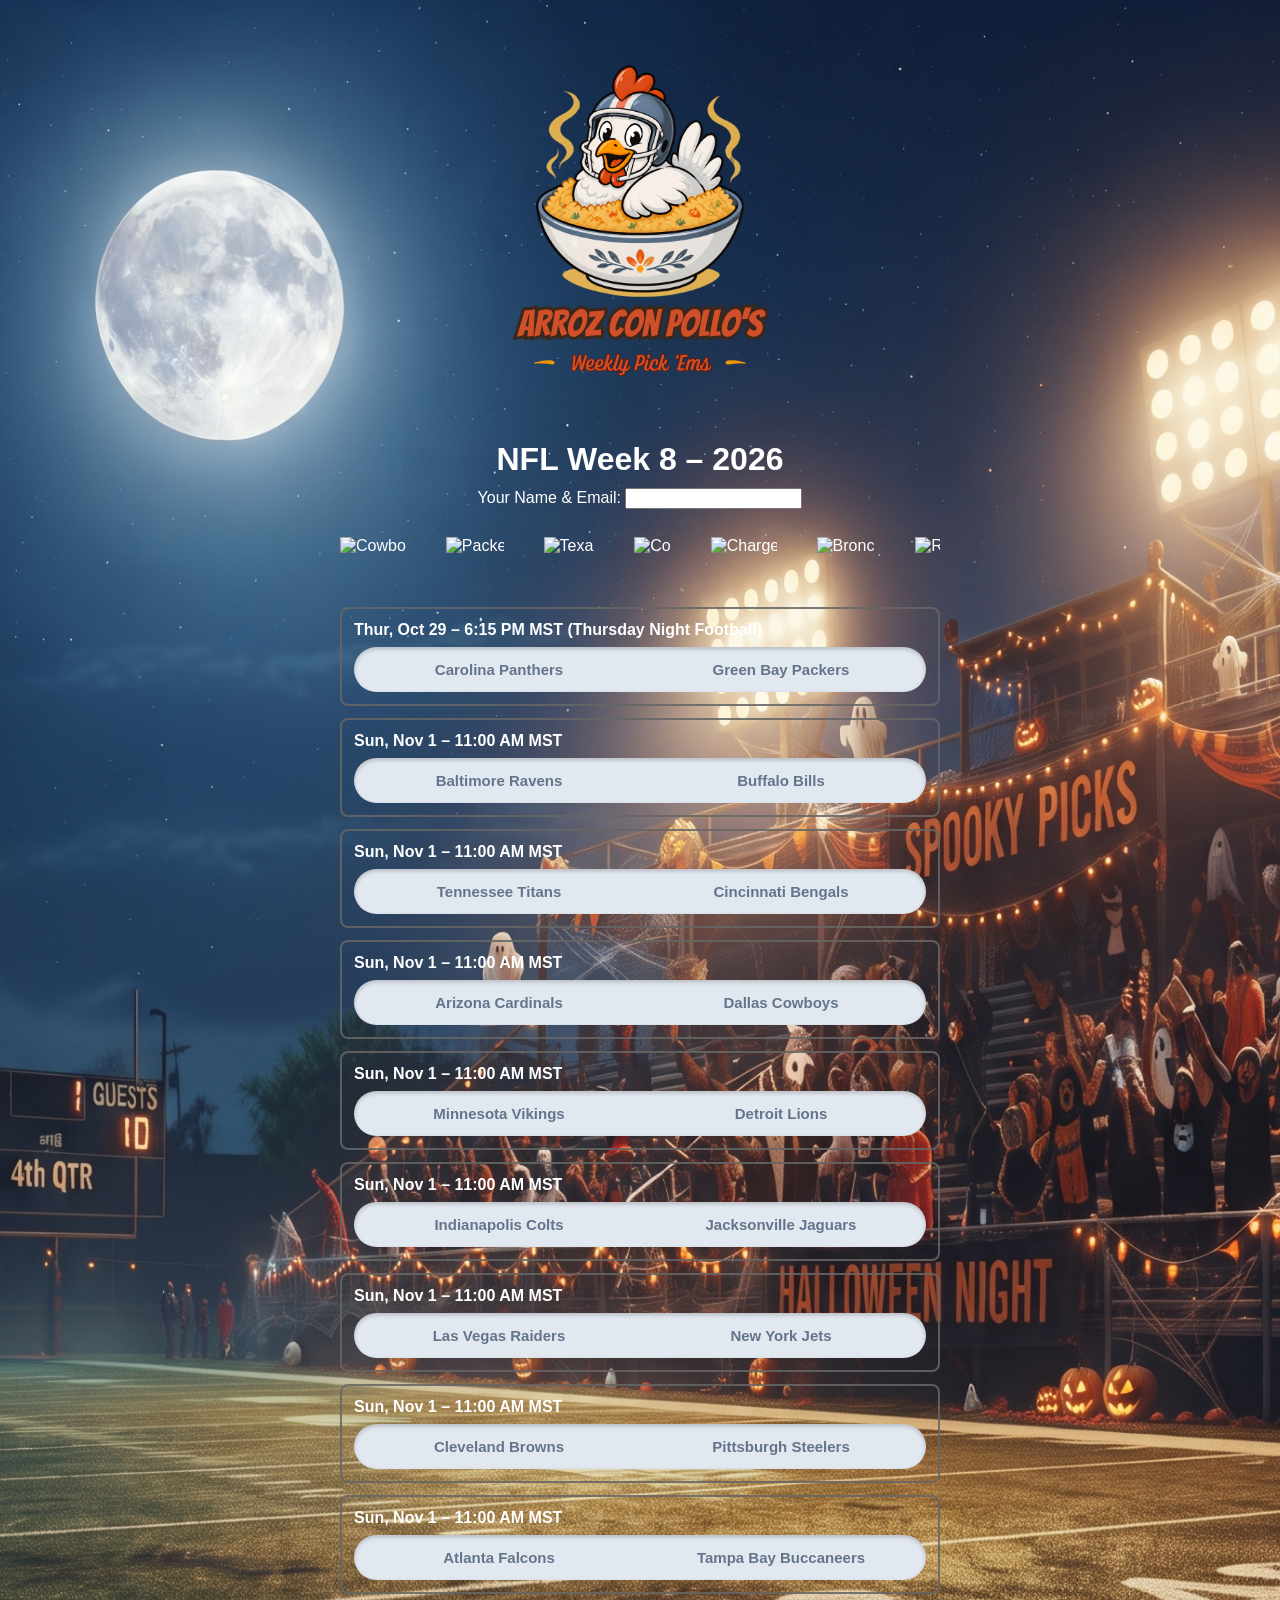
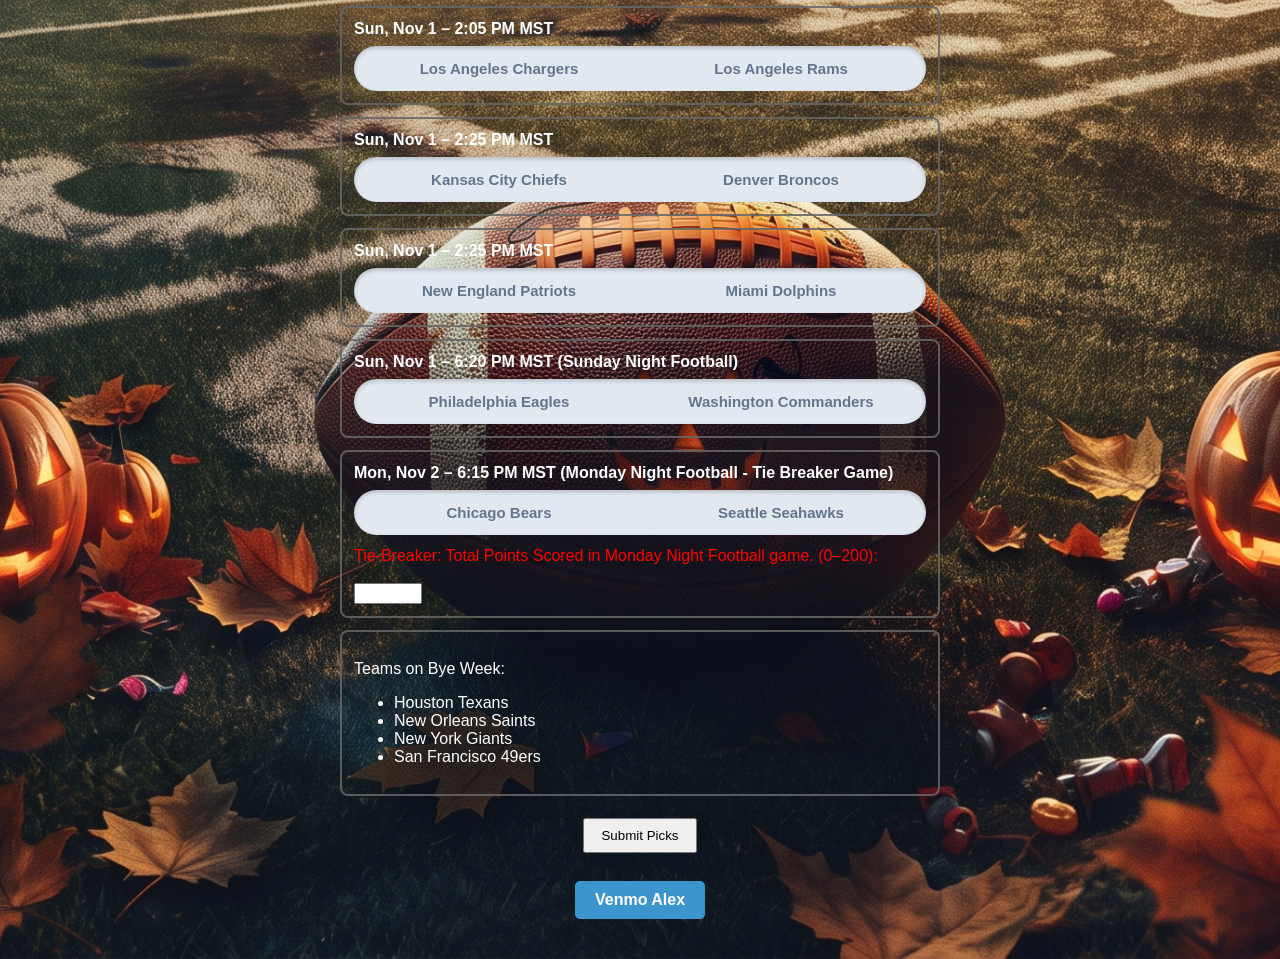
==== commit 5e5165f1: "updated html to week 8 of nfl games" ====
--- a/index.html
+++ b/index.html
@@ -5,7 +5,7 @@
   <meta charset="utf-8" />
   <meta name="viewport" content="width=device-width, initial-scale=1" />
   <meta name="robots" content="noindex, nofollow" />
-  <title>NFL Week 7 Pick'em</title>
+  <title>NFL Week 8 Pick'em</title>
 
   <!-- Link CSS -->
   <link rel="stylesheet" href="style.css" />
@@ -20,7 +20,7 @@
       <img src="./assets//Arroz Con Pollo logo Transparent.svg" alt="Header Logo" class="header-logo">
     </header>
 
-    <h1 class="title">NFL Week 7 – 2026</h1>
+    <h1 class="title">NFL Week 8 – 2026</h1>
 
     <form id="pickemForm">
       <div class="centered">
@@ -55,219 +55,219 @@
         </span>
       </div>
 
-      <!-- ======== GAMES Week 7 ======== -->
+      <!-- ======== GAMES Week 8  ======== -->
 
       <!-- Thursday Night Games -->
       <div class="game">
-        <div class="game-header">Thur, Oct 22  – 6:15 PM MST (Thursday Night Football)</div>
-        <div class="slide-switch">
-          <div class="switch-thumb"></div>
-          <label class="switch-option">
-            <input type="radio" name="game0" value="New England Patriots">
-            <span>New England Patriots</span>  
-          </label>
-          <label class="switch-option">
-            <input type="radio" name="game0" value="Chicago Bears">
+        <div class="game-header">Thur, Oct 29  – 6:15 PM MST (Thursday Night Football)</div>
+        <div class="slide-switch">
+          <div class="switch-thumb"></div>
+          <label class="switch-option">
+            <input type="radio" name="game0" value="Carolina Panthers">
+            <span>Carolina Panthers</span>  
+          </label>
+          <label class="switch-option">
+            <input type="radio" name="game0" value="Green Bay Packers">
+            <span>Green Bay Packers</span>
+          </label>
+        </div>
+      </div>
+
+       <!-- Sunday Early Games -->
+      <div class="game">
+        <div class="game-header">Sun, Nov 1 – 11:00 AM MST</div>
+        <div class="slide-switch">
+          <div class="switch-thumb"></div>
+          <label class="switch-option">
+            <input type="radio" name="game1" value="Baltimore Ravens">
+            <span>Baltimore Ravens</span>
+          </label>
+          <label class="switch-option">
+            <input type="radio" name="game1" value="Buffalo Bills">
+            <span>Buffalo Bills</span>
+          </label>
+        </div>
+      </div>
+
+      <div class="game">
+        <div class="game-header">Sun, Nov 1 – 11:00 AM MST</div>
+        <div class="slide-switch">
+          <div class="switch-thumb"></div>
+          <label class="switch-option">
+            <input type="radio" name="game2" value="Tennessee Titans">
+            <span>Tennessee Titans</span>
+          </label>
+          <label class="switch-option">
+            <input type="radio" name="game2" value="Cincinnati Bengals">
+            <span>Cincinnati Bengals</span>
+          </label>
+        </div>
+      </div>
+
+      <div class="game">
+        <div class="game-header">Sun, Nov 1 – 11:00 AM MST</div>
+        <div class="slide-switch">
+          <div class="switch-thumb"></div>
+          <label class="switch-option">
+            <input type="radio" name="game3" value="Arizona Cardinals">
+            <span>Arizona Cardinals</span>
+          </label>
+          <label class="switch-option">
+            <input type="radio" name="game3" value="Dallas Cowboys">
+            <span>Dallas Cowboys</span>
+          </label>
+        </div>
+      </div>
+
+      <div class="game">
+        <div class="game-header">Sun, Nov 1 – 11:00 AM MST</div>
+        <div class="slide-switch">
+          <div class="switch-thumb"></div>
+          <label class="switch-option">
+            <input type="radio" name="game4" value="Minnesota Vikings">
+            <span>Minnesota Vikings</span>
+          </label>
+          <label class="switch-option">
+            <input type="radio" name="game4" value="Detroit Lions">
+            <span>Detroit Lions</span>
+          </label>
+        </div>
+      </div>
+
+      <div class="game">
+        <div class="game-header">Sun, Nov 1 – 11:00 AM MST</div>
+        <div class="slide-switch">
+          <div class="switch-thumb"></div>
+          <label class="switch-option">
+            <input type="radio" name="game5" value="Indianapolis Colts">
+            <span>Indianapolis Colts</span>
+          </label>
+          <label class="switch-option">
+            <input type="radio" name="game5" value="Jacksonville Jaguars">
+            <span>Jacksonville Jaguars</span>
+          </label>
+        </div>
+      </div>
+
+      <div class="game">
+        <div class="game-header">Sun, Nov 1 – 11:00 AM MST</div>
+        <div class="slide-switch">
+          <div class="switch-thumb"></div>
+          <label class="switch-option">
+            <input type="radio" name="game6" value="Las Vegas Raiders">
+            <span>Las Vegas Raiders</span>
+          </label>
+          <label class="switch-option">
+            <input type="radio" name="game6" value="New York Jets">
+            <span>New York Jets</span>
+          </label>
+        </div>
+      </div>
+
+      <div class="game">
+        <div class="game-header">Sun, Nov 1 – 11:00 AM MST</div>
+        <div class="slide-switch">
+          <div class="switch-thumb"></div>
+          <label class="switch-option">
+            <input type="radio" name="game7" value="Cleveland Browns">
+            <span>Cleveland Browns</span>
+          </label>
+          <label class="switch-option">
+            <input type="radio" name="game7" value="Pittsburgh Steelers">
+            <span>Pittsburgh Steelers</span>
+          </label>
+        </div>
+      </div>
+
+      <div class="game">
+        <div class="game-header">Sun, Nov 1 – 11:00 AM MST</div>
+        <div class="slide-switch">
+          <div class="switch-thumb"></div>
+          <label class="switch-option">
+            <input type="radio" name="game8" value="Atlanta Falcons">
+            <span>Atlanta Falcons</span>
+          </label>
+          <label class="switch-option">
+            <input type="radio" name="game8" value="Tampa Bay Buccaneers">
+            <span>Tampa Bay Buccaneers</span>
+          </label>
+        </div>
+      </div>
+
+       <!-- Sunday Late Afternoon Games -->
+      <div class="game">
+        <div class="game-header">Sun, Nov 1 – 2:05 PM MST</div>
+        <div class="slide-switch">
+          <div class="switch-thumb"></div>
+          <label class="switch-option">
+            <input type="radio" name="game9" value="Los Angeles Chargers">
+            <span>Los Angeles Chargers</span>
+          </label>
+          <label class="switch-option">
+            <input type="radio" name="game9" value="Los Angeles Rams">
+            <span>Los Angeles Rams</span>
+          </label>
+        </div>
+      </div>
+
+      <div class="game">
+        <div class="game-header">Sun, Nov 1 – 2:25 PM MST</div>
+        <div class="slide-switch">
+          <div class="switch-thumb"></div>
+          <label class="switch-option">
+            <input type="radio" name="game10" value="Kansas City Chiefs">
+            <span>Kansas City Chiefs</span>
+          </label>
+          <label class="switch-option">
+            <input type="radio" name="game10" value="Denver Broncos">
+            <span>Denver Broncos</span>
+          </label>
+        </div>
+      </div>
+
+      <div class="game">
+        <div class="game-header">Sun, Nov 1 – 2:25 PM MST</div>
+        <div class="slide-switch">
+          <div class="switch-thumb"></div>
+          <label class="switch-option">
+            <input type="radio" name="game11" value="New England Patriots">
+            <span>New England Patriots</span>
+          </label>
+          <label class="switch-option">
+            <input type="radio" name="game11" value="Miami Dolphins">
+            <span>Miami Dolphins</span>
+          </label>
+        </div>
+      </div>
+
+       <!-- Sunday Night Game -->
+      <div class="game">
+        <div class="game-header">Sun, Nov 1 – 6:20 PM MST (Sunday Night Football)</div>
+        <div class="slide-switch">
+          <div class="switch-thumb"></div>
+          <label class="switch-option">
+            <input type="radio" name="game12" value="Philadelphia Eagles">
+            <span>Philadelphia Eagles</span>
+          </label>
+          <label class="switch-option">
+            <input type="radio" name="game12" value="Washington Commanders">
+            <span>Washington Commanders</span>
+          </label>
+        </div>
+      </div>
+
+       <!-- Monday Night Game -->
+      <div class="game">
+        <div class="game-header">Mon, Nov 2 – 6:15 PM MST (Monday Night Football - Tie Breaker Game)</div>
+        <div class="slide-switch">
+          <div class="switch-thumb"></div>
+          <label class="switch-option">
+            <input type="radio" name="game13" value="Chicago Bears">
             <span>Chicago Bears</span>
           </label>
-        </div>
-      </div>
-
-       <!-- Sunday Early Games -->
-      <div class="game">
-        <div class="game-header">Sun, Oct 25 – 7:30 AM MST (Paris International Game)</div>
-        <div class="slide-switch">
-          <div class="switch-thumb"></div>
-          <label class="switch-option">
-            <input type="radio" name="game1" value="Pittsburgh Steelers">
-            <span>Pittsburgh Steelers</span>
-          </label>
-          <label class="switch-option">
-            <input type="radio" name="game1" value="New Orleans Saints">
-            <span>New Orleans Saints</span>
-          </label>
-        </div>
-      </div>
-
-      <div class="game">
-        <div class="game-header">Sun, Oct 25 – 11:00 AM MST</div>
-        <div class="slide-switch">
-          <div class="switch-thumb"></div>
-          <label class="switch-option">
-            <input type="radio" name="game2" value="San Francisco 49ers">
-            <span>San Francisco 49ers</span>
-          </label>
-          <label class="switch-option">
-            <input type="radio" name="game2" value="Atlanta Falcons">
-            <span>Atlanta Falcons</span>
-          </label>
-        </div>
-      </div>
-
-      <div class="game">
-        <div class="game-header">Sun, Oct 25 – 11:00 AM MST</div>
-        <div class="slide-switch">
-          <div class="switch-thumb"></div>
-          <label class="switch-option">
-            <input type="radio" name="game3" value="Cincinnati Bengals">
-            <span>Cincinnati Bengals</span>
-          </label>
-          <label class="switch-option">
-            <input type="radio" name="game3" value="Baltimore Ravens">
-            <span>Baltimore Ravens</span>
-          </label>
-        </div>
-      </div>
-
-      <div class="game">
-        <div class="game-header">Sun, Oct 25 – 11:00 AM MST</div>
-        <div class="slide-switch">
-          <div class="switch-thumb"></div>
-          <label class="switch-option">
-            <input type="radio" name="game4" value="Tampa Bay Buccaneers">
-            <span>Tampa Bay Buccaneers</span>
-          </label>
-          <label class="switch-option">
-            <input type="radio" name="game4" value="Carolina Panthers">
-            <span>Carolina Panthers</span>
-          </label>
-        </div>
-      </div>
-
-      <div class="game">
-        <div class="game-header">Sun, Oct 25 – 11:00 AM MST</div>
-        <div class="slide-switch">
-          <div class="switch-thumb"></div>
-          <label class="switch-option">
-            <input type="radio" name="game5" value="New York Giants">
-            <span>New York Giants</span>
-          </label>
-          <label class="switch-option">
-            <input type="radio" name="game5" value="Houston Texans">
-            <span>Houston Texans</span>
-          </label>
-        </div>
-      </div>
-
-      <div class="game">
-        <div class="game-header">Sun, Oct 25 – 11:00 AM MST</div>
-        <div class="slide-switch">
-          <div class="switch-thumb"></div>
-          <label class="switch-option">
-            <input type="radio" name="game6" value="Indianapolis Colts">
-            <span>Indianapolis Colts</span>
-          </label>
-          <label class="switch-option">
-            <input type="radio" name="game6" value="Minnesota Vikings">
-            <span>Minnesota Vikings</span>
-          </label>
-        </div>
-      </div>
-
-      <div class="game">
-        <div class="game-header">Sun, Oct 25 – 11:00 AM MST</div>
-        <div class="slide-switch">
-          <div class="switch-thumb"></div>
-          <label class="switch-option">
-            <input type="radio" name="game7" value="Miami Dolphins">
-            <span>Miami Dolphins</span>
-          </label>
-          <label class="switch-option">
-            <input type="radio" name="game7" value="New York Jets">
-            <span>New York Jets</span>
-          </label>
-        </div>
-      </div>
-
-      <div class="game">
-        <div class="game-header">Sun, Oct 25 – 11:00 AM MST</div>
-        <div class="slide-switch">
-          <div class="switch-thumb"></div>
-          <label class="switch-option">
-            <input type="radio" name="game8" value="Cleveland Browns">
-            <span>Cleveland Browns</span>
-          </label>
-          <label class="switch-option">
-            <input type="radio" name="game8" value="Tennessee Titans">
-            <span>Tennessee Titans</span>
-          </label>
-        </div>
-      </div>
-
-       <!-- Sunday Late Afternoon Games -->
-      <div class="game">
-        <div class="game-header">Sun, Oct 25 – 2:05 PM MST</div>
-        <div class="slide-switch">
-          <div class="switch-thumb"></div>
-          <label class="switch-option">
-            <input type="radio" name="game9" value="Denver Broncos">
-            <span>Denver Broncos</span>
-          </label>
-          <label class="switch-option">
-            <input type="radio" name="game9" value="Arizona Cardinals">
-            <span>Arizona Cardinals</span>
-          </label>
-        </div>
-      </div>
-
-      <div class="game">
-        <div class="game-header">Sun, Oct 25 – 2:25 PM MST</div>
-        <div class="slide-switch">
-          <div class="switch-thumb"></div>
-          <label class="switch-option">
-            <input type="radio" name="game10" value="Green Bay Packers">
-            <span>Green Bay Packers</span>
-          </label>
-          <label class="switch-option">
-            <input type="radio" name="game10" value="Detroit Lions">
-            <span>Detroit Lions</span>
-          </label>
-        </div>
-      </div>
-
-      <div class="game">
-        <div class="game-header">Sun, Oct 25 – 2:25 PM MST</div>
-        <div class="slide-switch">
-          <div class="switch-thumb"></div>
-          <label class="switch-option">
-            <input type="radio" name="game11" value="Los Angeles Rams">
-            <span>Los Angeles Rams</span>
-          </label>
-          <label class="switch-option">
-            <input type="radio" name="game11" value="Las Vegas Raiders">
-            <span>Las Vegas Raiders</span>
-          </label>
-        </div>
-      </div>
-
-       <!-- Sunday Night Game -->
-      <div class="game">
-        <div class="game-header">Sun, Oct 25 – 6:20 PM MST (Sunday Night Football)</div>
-        <div class="slide-switch">
-          <div class="switch-thumb"></div>
-          <label class="switch-option">
-            <input type="radio" name="game12" value="Kansas City Chiefs">
-            <span>Kansas City Chiefs</span>
-          </label>
-          <label class="switch-option">
-            <input type="radio" name="game12" value="Seattle Seahawks">
+          <label class="switch-option">
+            <input type="radio" name="game13" value="Seattle Seahawks">
             <span>Seattle Seahawks</span>
-          </label>
-        </div>
-      </div>
-
-       <!-- Monday Night Game -->
-      <div class="game">
-        <div class="game-header">Mon, Oct 26 – 6:15 PM MST (Monday Night Football - Tie Breaker Game)</div>
-        <div class="slide-switch">
-          <div class="switch-thumb"></div>
-          <label class="switch-option">
-            <input type="radio" name="game13" value="Dallas Cowboys">
-            <span>Dallas Cowboys</span>
-          </label>
-          <label class="switch-option">
-            <input type="radio" name="game13" value="Philadelphia Eagles">
-            <span>Philadelphia Eagles</span>
           </label>
         </div>
 
@@ -286,10 +286,10 @@
       <div class="byes">
         <p>Teams on Bye Week:</p>
         <ul>
-          <li>Buffalo Bills</li>
-          <li>Jacksonville Jaguars</li>
-          <li>Los Angeles Chargers</li>
-          <li>Washington Commanders</li>
+          <li>Houston Texans</li>
+          <li>New Orleans Saints</li>
+          <li>New York Giants</li>
+          <li>San Francisco 49ers</li>
         </ul>
       </div>
 
@@ -301,7 +301,7 @@
     <br>
 
     <div class="centered venmo-container">
-      <a href="venmo://paycharge?txn=pay&recipients=Arrozconpollo007&amount=5&note=Week 7 Pickem Fee" target="_blank"
+      <a href="venmo://paycharge?txn=pay&recipients=Arrozconpollo007&amount=5&note=Week 8 Pickem Fee" target="_blank"
         class="venmo-btn">Venmo Alex</a>
     </div>
   </div>
@@ -310,7 +310,7 @@
   <div id="customAlert">
     <div id="alertBox">
       <p>Your picks have been recorded and sent to Alex. Please Venmo your fee. Good luck!</p>
-      <a id="venmoLink" href="venmo://paycharge?txn=pay&recipients=Arrozconpollo007&amount=5&note=Week 7 Pickem Fee"
+      <a id="venmoLink" href="venmo://paycharge?txn=pay&recipients=Arrozconpollo007&amount=5&note=Week 8 Pickem Fee"
         target="_blank">Venmo Alex</a>
       <br><br>
       <button id="closeAlert">Close</button>
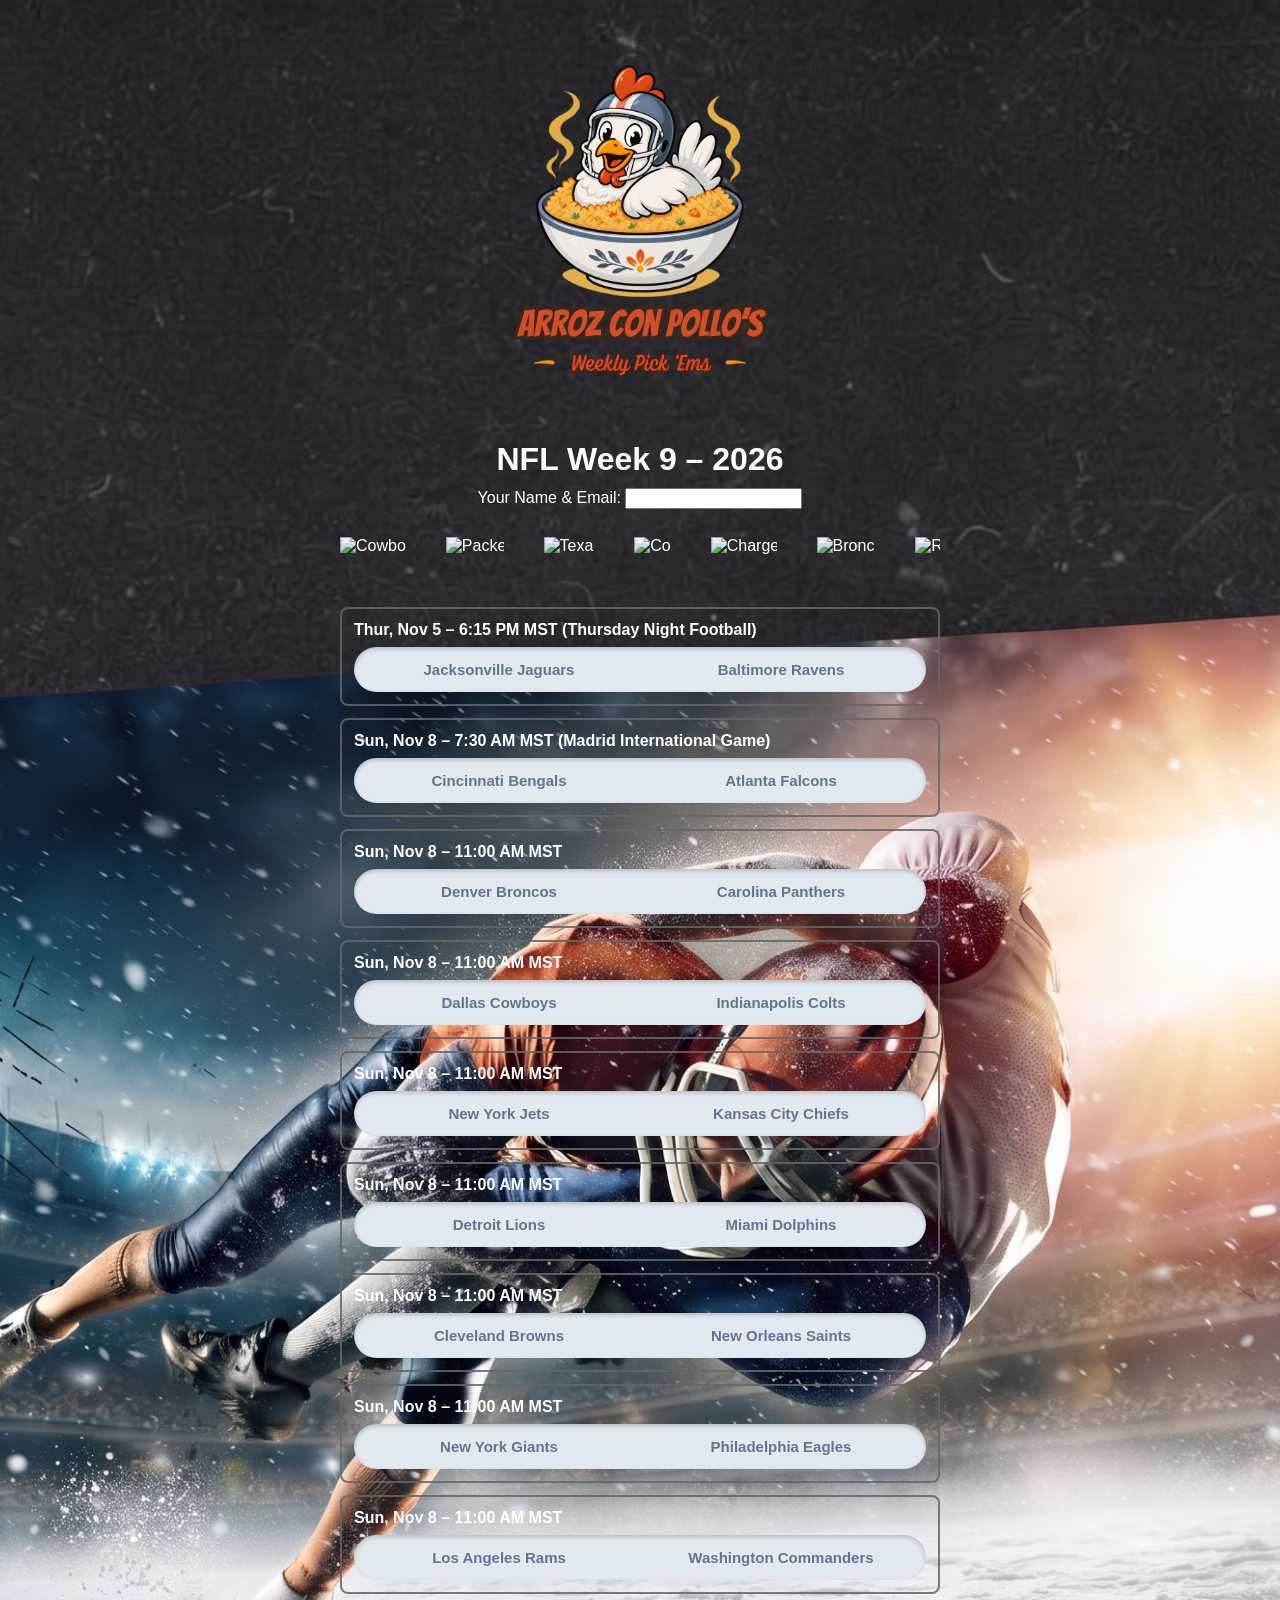
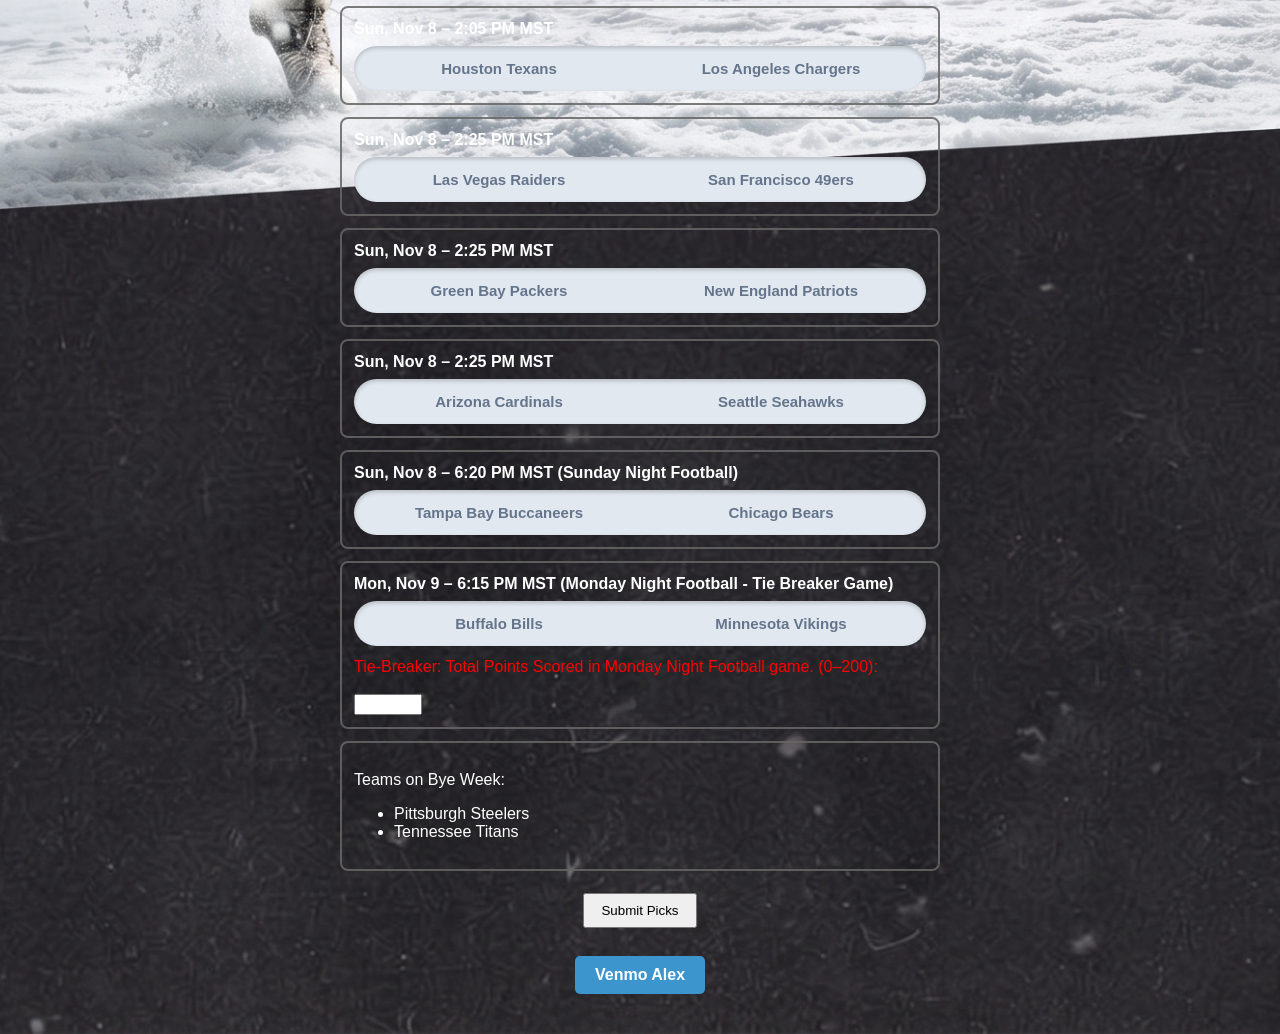
==== commit dc085f31: "updated html for week 9 of nfl games, updated loop in js and updated background in css" ====
--- a/index.html
+++ b/index.html
@@ -5,7 +5,7 @@
   <meta charset="utf-8" />
   <meta name="viewport" content="width=device-width, initial-scale=1" />
   <meta name="robots" content="noindex, nofollow" />
-  <title>NFL Week 8 Pick'em</title>
+  <title>NFL Week 9 Pick'em</title>
 
   <!-- Link CSS -->
   <link rel="stylesheet" href="style.css" />
@@ -20,7 +20,7 @@
       <img src="./assets//Arroz Con Pollo logo Transparent.svg" alt="Header Logo" class="header-logo">
     </header>
 
-    <h1 class="title">NFL Week 8 – 2026</h1>
+    <h1 class="title">NFL Week 9 – 2026</h1>
 
     <form id="pickemForm">
       <div class="centered">
@@ -55,219 +55,234 @@
         </span>
       </div>
 
-      <!-- ======== GAMES Week 8  ======== -->
+      <!-- ======== GAMES Week 9  ======== -->
 
       <!-- Thursday Night Games -->
       <div class="game">
-        <div class="game-header">Thur, Oct 29  – 6:15 PM MST (Thursday Night Football)</div>
-        <div class="slide-switch">
-          <div class="switch-thumb"></div>
-          <label class="switch-option">
-            <input type="radio" name="game0" value="Carolina Panthers">
-            <span>Carolina Panthers</span>  
-          </label>
-          <label class="switch-option">
-            <input type="radio" name="game0" value="Green Bay Packers">
-            <span>Green Bay Packers</span>
+        <div class="game-header">Thur, Nov 5 – 6:15 PM MST (Thursday Night Football)</div>
+        <div class="slide-switch">
+          <div class="switch-thumb"></div>
+          <label class="switch-option">
+            <input type="radio" name="game0" value="Jacksonville Jaguars">
+            <span>Jacksonville Jaguars</span>  
+          </label>
+          <label class="switch-option">
+            <input type="radio" name="game0" value="Baltimore Ravens">
+            <span>Baltimore Ravens</span>
           </label>
         </div>
       </div>
 
        <!-- Sunday Early Games -->
       <div class="game">
-        <div class="game-header">Sun, Nov 1 – 11:00 AM MST</div>
-        <div class="slide-switch">
-          <div class="switch-thumb"></div>
-          <label class="switch-option">
-            <input type="radio" name="game1" value="Baltimore Ravens">
-            <span>Baltimore Ravens</span>
-          </label>
-          <label class="switch-option">
-            <input type="radio" name="game1" value="Buffalo Bills">
-            <span>Buffalo Bills</span>
-          </label>
-        </div>
-      </div>
-
-      <div class="game">
-        <div class="game-header">Sun, Nov 1 – 11:00 AM MST</div>
-        <div class="slide-switch">
-          <div class="switch-thumb"></div>
-          <label class="switch-option">
-            <input type="radio" name="game2" value="Tennessee Titans">
-            <span>Tennessee Titans</span>
-          </label>
-          <label class="switch-option">
-            <input type="radio" name="game2" value="Cincinnati Bengals">
+        <div class="game-header">Sun, Nov 8 – 7:30 AM MST (Madrid International Game)</div>
+        <div class="slide-switch">
+          <div class="switch-thumb"></div>
+          <label class="switch-option">
+            <input type="radio" name="game1" value="Cincinnati Bengals">
             <span>Cincinnati Bengals</span>
           </label>
-        </div>
-      </div>
-
-      <div class="game">
-        <div class="game-header">Sun, Nov 1 – 11:00 AM MST</div>
-        <div class="slide-switch">
-          <div class="switch-thumb"></div>
-          <label class="switch-option">
-            <input type="radio" name="game3" value="Arizona Cardinals">
-            <span>Arizona Cardinals</span>
-          </label>
+          <label class="switch-option">
+            <input type="radio" name="game1" value="Atlanta Falcons">
+            <span>Atlanta Falcons</span>
+          </label>
+        </div>
+      </div>
+
+      <div class="game">
+        <div class="game-header">Sun, Nov 8 – 11:00 AM MST</div>
+        <div class="slide-switch">
+          <div class="switch-thumb"></div>
+          <label class="switch-option">
+            <input type="radio" name="game2" value="Denver Broncos">
+            <span>Denver Broncos</span>
+          </label>
+          <label class="switch-option">
+            <input type="radio" name="game2" value="Carolina Panthers">
+            <span>Carolina Panthers</span>
+          </label>
+        </div>
+      </div>
+
+      <div class="game">
+        <div class="game-header">Sun, Nov 8 – 11:00 AM MST</div>
+        <div class="slide-switch">
+          <div class="switch-thumb"></div>
           <label class="switch-option">
             <input type="radio" name="game3" value="Dallas Cowboys">
             <span>Dallas Cowboys</span>
           </label>
-        </div>
-      </div>
-
-      <div class="game">
-        <div class="game-header">Sun, Nov 1 – 11:00 AM MST</div>
-        <div class="slide-switch">
-          <div class="switch-thumb"></div>
-          <label class="switch-option">
-            <input type="radio" name="game4" value="Minnesota Vikings">
-            <span>Minnesota Vikings</span>
-          </label>
-          <label class="switch-option">
-            <input type="radio" name="game4" value="Detroit Lions">
+          <label class="switch-option">
+            <input type="radio" name="game3" value="Indianapolis Colts">
+            <span>Indianapolis Colts</span>
+          </label>
+        </div>
+      </div>
+
+      <div class="game">
+        <div class="game-header">Sun, Nov 8 – 11:00 AM MST</div>
+        <div class="slide-switch">
+          <div class="switch-thumb"></div>
+          <label class="switch-option">
+            <input type="radio" name="game4" value="New York Jets">
+            <span>New York Jets</span>
+          </label>
+          <label class="switch-option">
+            <input type="radio" name="game4" value="Kansas City Chiefs">
+            <span>Kansas City Chiefs</span>
+          </label>
+        </div>
+      </div>
+
+      <div class="game">
+        <div class="game-header">Sun, Nov 8 – 11:00 AM MST</div>
+        <div class="slide-switch">
+          <div class="switch-thumb"></div>
+          <label class="switch-option">
+            <input type="radio" name="game5" value="Detroit Lions">
             <span>Detroit Lions</span>
           </label>
-        </div>
-      </div>
-
-      <div class="game">
-        <div class="game-header">Sun, Nov 1 – 11:00 AM MST</div>
-        <div class="slide-switch">
-          <div class="switch-thumb"></div>
-          <label class="switch-option">
-            <input type="radio" name="game5" value="Indianapolis Colts">
-            <span>Indianapolis Colts</span>
-          </label>
-          <label class="switch-option">
-            <input type="radio" name="game5" value="Jacksonville Jaguars">
-            <span>Jacksonville Jaguars</span>
-          </label>
-        </div>
-      </div>
-
-      <div class="game">
-        <div class="game-header">Sun, Nov 1 – 11:00 AM MST</div>
-        <div class="slide-switch">
-          <div class="switch-thumb"></div>
-          <label class="switch-option">
-            <input type="radio" name="game6" value="Las Vegas Raiders">
-            <span>Las Vegas Raiders</span>
-          </label>
-          <label class="switch-option">
-            <input type="radio" name="game6" value="New York Jets">
-            <span>New York Jets</span>
-          </label>
-        </div>
-      </div>
-
-      <div class="game">
-        <div class="game-header">Sun, Nov 1 – 11:00 AM MST</div>
-        <div class="slide-switch">
-          <div class="switch-thumb"></div>
-          <label class="switch-option">
-            <input type="radio" name="game7" value="Cleveland Browns">
+          <label class="switch-option">
+            <input type="radio" name="game5" value="Miami Dolphins">
+            <span>Miami Dolphins</span>
+          </label>
+        </div>
+      </div>
+
+      <div class="game">
+        <div class="game-header">Sun, Nov 8 – 11:00 AM MST</div>
+        <div class="slide-switch">
+          <div class="switch-thumb"></div>
+          <label class="switch-option">
+            <input type="radio" name="game6" value="Cleveland Browns">
             <span>Cleveland Browns</span>
           </label>
           <label class="switch-option">
-            <input type="radio" name="game7" value="Pittsburgh Steelers">
-            <span>Pittsburgh Steelers</span>
-          </label>
-        </div>
-      </div>
-
-      <div class="game">
-        <div class="game-header">Sun, Nov 1 – 11:00 AM MST</div>
-        <div class="slide-switch">
-          <div class="switch-thumb"></div>
-          <label class="switch-option">
-            <input type="radio" name="game8" value="Atlanta Falcons">
-            <span>Atlanta Falcons</span>
-          </label>
-          <label class="switch-option">
-            <input type="radio" name="game8" value="Tampa Bay Buccaneers">
-            <span>Tampa Bay Buccaneers</span>
+            <input type="radio" name="game6" value="New Orleans Saints">
+            <span>New Orleans Saints</span>
+          </label>
+        </div>
+      </div>
+
+      <div class="game">
+        <div class="game-header">Sun, Nov 8 – 11:00 AM MST</div>
+        <div class="slide-switch">
+          <div class="switch-thumb"></div>
+          <label class="switch-option">
+            <input type="radio" name="game7" value="New York Giants">
+            <span>New York Giants</span>
+          </label>
+          <label class="switch-option">
+            <input type="radio" name="game7" value="Philadelphia Eagles">
+            <span>Philadelphia Eagles</span>
+          </label>
+        </div>
+      </div>
+
+      <div class="game">
+        <div class="game-header">Sun, Nov 8 – 11:00 AM MST</div>
+        <div class="slide-switch">
+          <div class="switch-thumb"></div>
+          <label class="switch-option">
+            <input type="radio" name="game8" value="Los Angeles Rams">
+            <span>Los Angeles Rams</span>
+          </label>
+          <label class="switch-option">
+            <input type="radio" name="game8" value="Washington Commanders">
+            <span>Washington Commanders</span>
           </label>
         </div>
       </div>
 
        <!-- Sunday Late Afternoon Games -->
       <div class="game">
-        <div class="game-header">Sun, Nov 1 – 2:05 PM MST</div>
-        <div class="slide-switch">
-          <div class="switch-thumb"></div>
+        <div class="game-header">Sun, Nov 8 – 2:05 PM MST</div>
+        <div class="slide-switch">
+          <div class="switch-thumb"></div>
+          <label class="switch-option">
+            <input type="radio" name="game9" value="Houston Texans">
+            <span>Houston Texans</span>
+          </label>
           <label class="switch-option">
             <input type="radio" name="game9" value="Los Angeles Chargers">
             <span>Los Angeles Chargers</span>
           </label>
-          <label class="switch-option">
-            <input type="radio" name="game9" value="Los Angeles Rams">
-            <span>Los Angeles Rams</span>
-          </label>
-        </div>
-      </div>
-
-      <div class="game">
-        <div class="game-header">Sun, Nov 1 – 2:25 PM MST</div>
-        <div class="slide-switch">
-          <div class="switch-thumb"></div>
-          <label class="switch-option">
-            <input type="radio" name="game10" value="Kansas City Chiefs">
-            <span>Kansas City Chiefs</span>
-          </label>
-          <label class="switch-option">
-            <input type="radio" name="game10" value="Denver Broncos">
-            <span>Denver Broncos</span>
-          </label>
-        </div>
-      </div>
-
-      <div class="game">
-        <div class="game-header">Sun, Nov 1 – 2:25 PM MST</div>
-        <div class="slide-switch">
-          <div class="switch-thumb"></div>
+        </div>
+      </div>
+
+      <div class="game">
+        <div class="game-header">Sun, Nov 8 – 2:25 PM MST</div>
+        <div class="slide-switch">
+          <div class="switch-thumb"></div>
+          <label class="switch-option">
+            <input type="radio" name="game10" value="Las Vegas Raiders">
+            <span>Las Vegas Raiders</span>
+          </label>
+          <label class="switch-option">
+            <input type="radio" name="game10" value="San Francisco 49ers">
+            <span>San Francisco 49ers</span>
+          </label>
+        </div>
+      </div>
+
+      <div class="game">
+        <div class="game-header">Sun, Nov 8 – 2:25 PM MST</div>
+        <div class="slide-switch">
+          <div class="switch-thumb"></div>
+          <label class="switch-option">
+            <input type="radio" name="game11" value="Green Bay Packers">
+            <span>Green Bay Packers</span>
+          </label>
           <label class="switch-option">
             <input type="radio" name="game11" value="New England Patriots">
             <span>New England Patriots</span>
           </label>
-          <label class="switch-option">
-            <input type="radio" name="game11" value="Miami Dolphins">
-            <span>Miami Dolphins</span>
+        </div>
+      </div>
+
+           <div class="game">
+        <div class="game-header">Sun, Nov 8 – 2:25 PM MST</div>
+        <div class="slide-switch">
+          <div class="switch-thumb"></div>
+          <label class="switch-option">
+            <input type="radio" name="game12" value="Arizona Cardinals">
+            <span>Arizona Cardinals</span>
+          </label>
+          <label class="switch-option">
+            <input type="radio" name="game12" value="Seattle Seahawks">
+            <span>Seattle Seahawks</span>
           </label>
         </div>
       </div>
 
        <!-- Sunday Night Game -->
       <div class="game">
-        <div class="game-header">Sun, Nov 1 – 6:20 PM MST (Sunday Night Football)</div>
-        <div class="slide-switch">
-          <div class="switch-thumb"></div>
-          <label class="switch-option">
-            <input type="radio" name="game12" value="Philadelphia Eagles">
-            <span>Philadelphia Eagles</span>
-          </label>
-          <label class="switch-option">
-            <input type="radio" name="game12" value="Washington Commanders">
-            <span>Washington Commanders</span>
-          </label>
-        </div>
-      </div>
-
-       <!-- Monday Night Game -->
-      <div class="game">
-        <div class="game-header">Mon, Nov 2 – 6:15 PM MST (Monday Night Football - Tie Breaker Game)</div>
-        <div class="slide-switch">
-          <div class="switch-thumb"></div>
+        <div class="game-header">Sun, Nov 8 – 6:20 PM MST (Sunday Night Football)</div>
+        <div class="slide-switch">
+          <div class="switch-thumb"></div>
+          <label class="switch-option">
+            <input type="radio" name="game13" value="Tampa Bay Buccaneers">
+            <span>Tampa Bay Buccaneers</span>
+          </label>
           <label class="switch-option">
             <input type="radio" name="game13" value="Chicago Bears">
             <span>Chicago Bears</span>
           </label>
-          <label class="switch-option">
-            <input type="radio" name="game13" value="Seattle Seahawks">
-            <span>Seattle Seahawks</span>
+        </div>
+      </div>
+
+       <!-- Monday Night Game -->
+      <div class="game">
+        <div class="game-header">Mon, Nov 9 – 6:15 PM MST (Monday Night Football - Tie Breaker Game)</div>
+        <div class="slide-switch">
+          <div class="switch-thumb"></div>
+          <label class="switch-option">
+            <input type="radio" name="game14" value="Buffalo Bills">
+            <span>Buffalo Bills</span>
+          </label>
+          <label class="switch-option">
+            <input type="radio" name="game14" value="Minnesota Vikings">
+            <span>Minnesota Vikings</span>
           </label>
         </div>
 
@@ -286,10 +301,8 @@
       <div class="byes">
         <p>Teams on Bye Week:</p>
         <ul>
-          <li>Houston Texans</li>
-          <li>New Orleans Saints</li>
-          <li>New York Giants</li>
-          <li>San Francisco 49ers</li>
+          <li>Pittsburgh Steelers</li>
+          <li>Tennessee Titans</li>
         </ul>
       </div>
 
@@ -301,7 +314,7 @@
     <br>
 
     <div class="centered venmo-container">
-      <a href="venmo://paycharge?txn=pay&recipients=Arrozconpollo007&amount=5&note=Week 8 Pickem Fee" target="_blank"
+      <a href="venmo://paycharge?txn=pay&recipients=Arrozconpollo007&amount=5&note=Week 9 Pickem Fee" target="_blank"
         class="venmo-btn">Venmo Alex</a>
     </div>
   </div>
@@ -310,7 +323,7 @@
   <div id="customAlert">
     <div id="alertBox">
       <p>Your picks have been recorded and sent to Alex. Please Venmo your fee. Good luck!</p>
-      <a id="venmoLink" href="venmo://paycharge?txn=pay&recipients=Arrozconpollo007&amount=5&note=Week 8 Pickem Fee"
+      <a id="venmoLink" href="venmo://paycharge?txn=pay&recipients=Arrozconpollo007&amount=5&note=Week 9 Pickem Fee"
         target="_blank">Venmo Alex</a>
       <br><br>
       <button id="closeAlert">Close</button>
--- a/style.css
+++ b/style.css
@@ -26,7 +26,7 @@
 /* Content wrapper */
 #contentWrapper {
   min-height: 100vh;
-  background: url("./assets/Halloween\ Background\ 2.jpeg") center center / cover no-repeat;
+  background: url("./assets/Gemini_Generated_Image_9y95e9y95e9y95e9.jpeg") center center / cover no-repeat;
   display: flex;
   flex-direction: column;
   align-items: center;
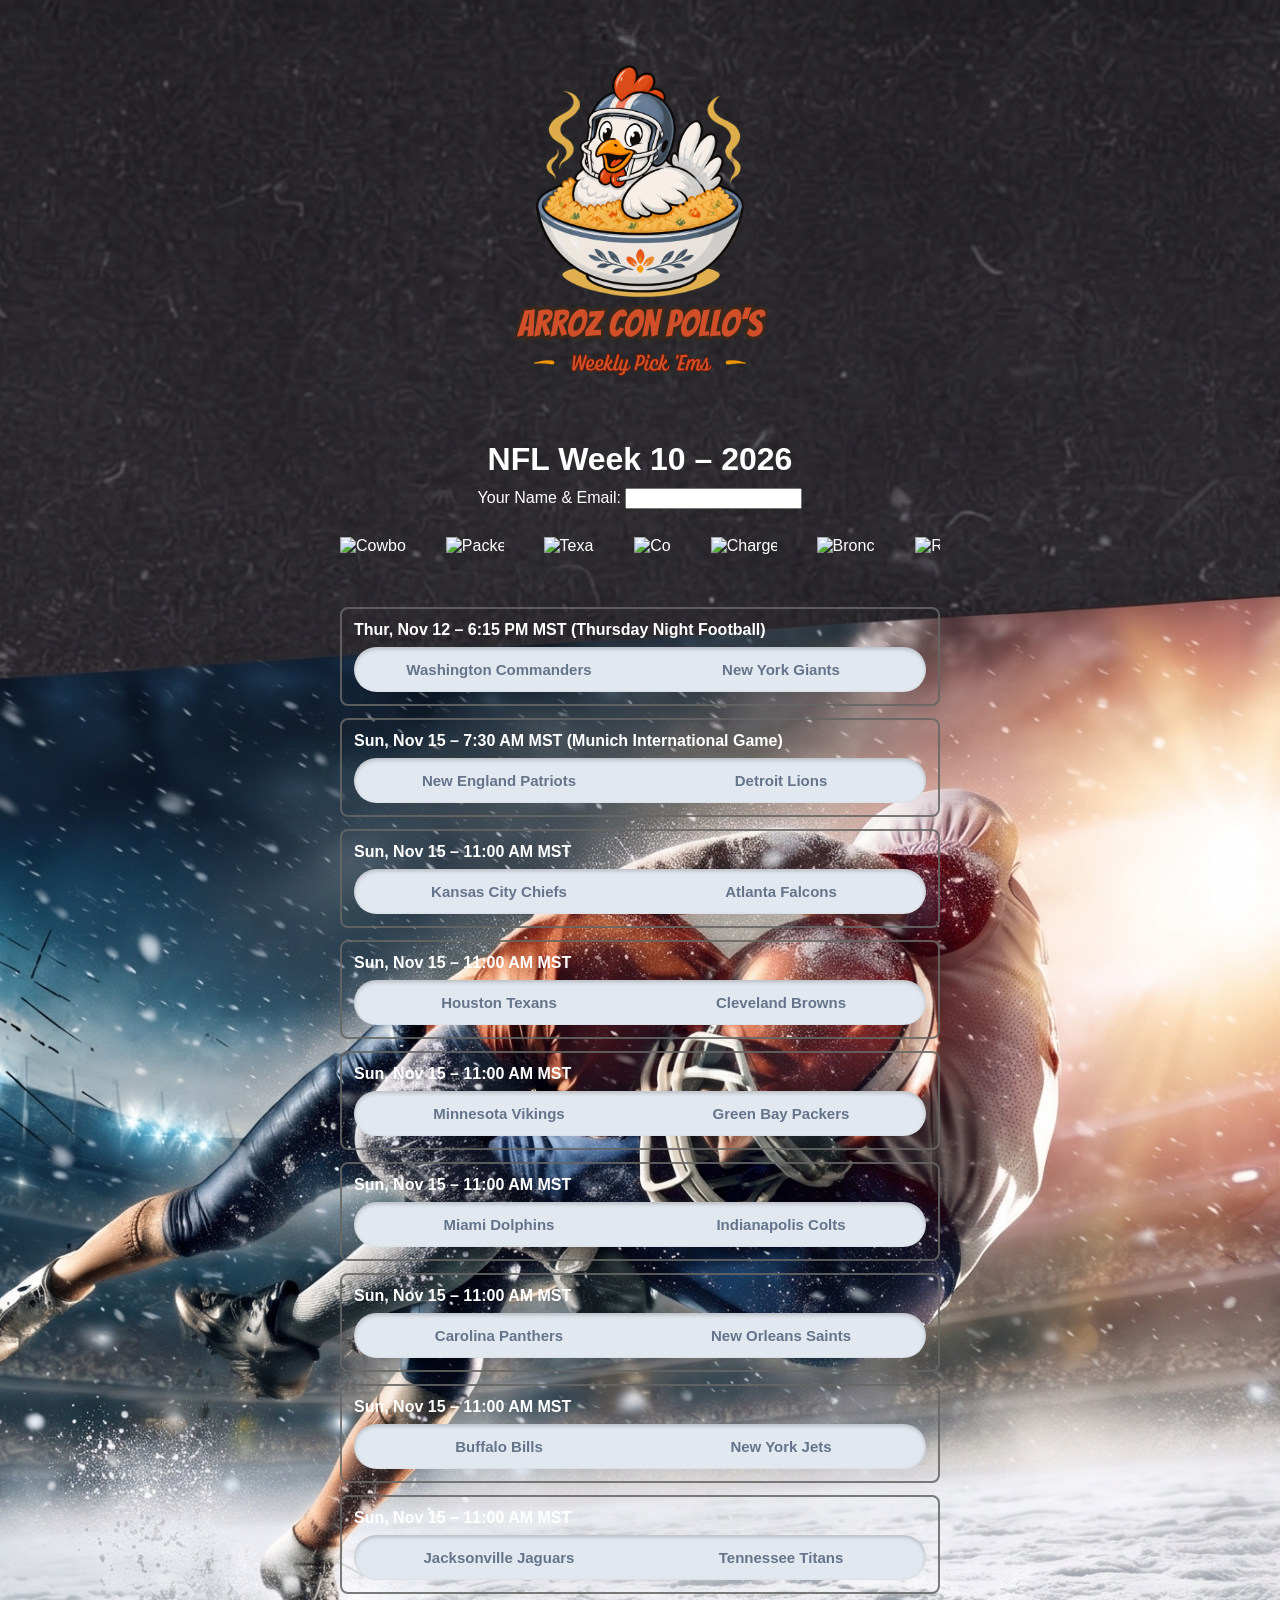
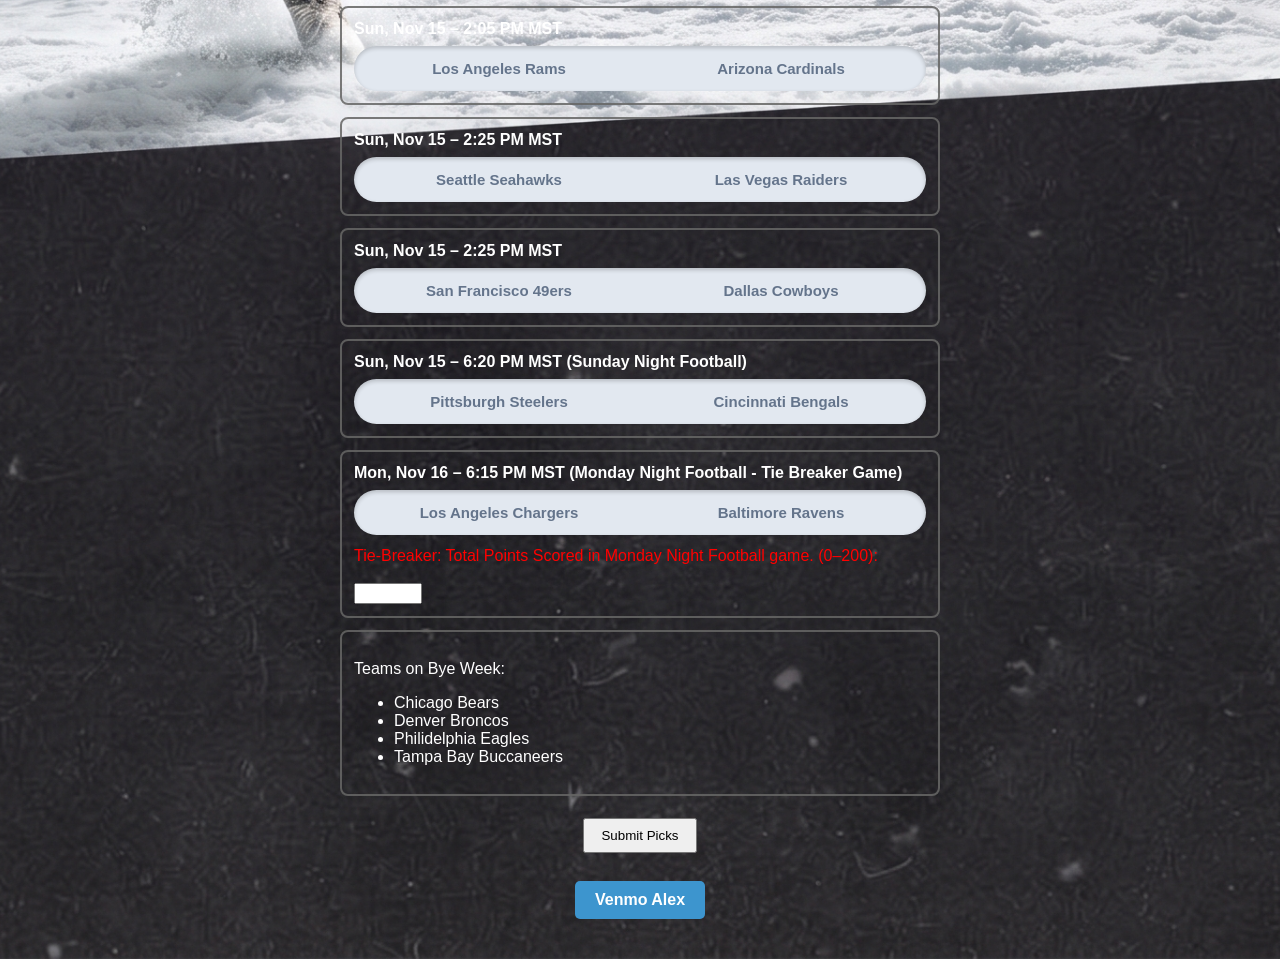
==== commit 2938c3fd: "updated html to week 10 nfl games and updated loop in JS" ====
--- a/index.html
+++ b/index.html
@@ -5,7 +5,7 @@
   <meta charset="utf-8" />
   <meta name="viewport" content="width=device-width, initial-scale=1" />
   <meta name="robots" content="noindex, nofollow" />
-  <title>NFL Week 9 Pick'em</title>
+  <title>NFL Week 10 Pick'em</title>
 
   <!-- Link CSS -->
   <link rel="stylesheet" href="style.css" />
@@ -20,7 +20,7 @@
       <img src="./assets//Arroz Con Pollo logo Transparent.svg" alt="Header Logo" class="header-logo">
     </header>
 
-    <h1 class="title">NFL Week 9 – 2026</h1>
+    <h1 class="title">NFL Week 10 – 2026</h1>
 
     <form id="pickemForm">
       <div class="centered">
@@ -55,107 +55,107 @@
         </span>
       </div>
 
-      <!-- ======== GAMES Week 9  ======== -->
+      <!-- ======== GAMES Week 10  ======== -->
 
       <!-- Thursday Night Games -->
       <div class="game">
-        <div class="game-header">Thur, Nov 5 – 6:15 PM MST (Thursday Night Football)</div>
-        <div class="slide-switch">
-          <div class="switch-thumb"></div>
-          <label class="switch-option">
-            <input type="radio" name="game0" value="Jacksonville Jaguars">
-            <span>Jacksonville Jaguars</span>  
-          </label>
-          <label class="switch-option">
-            <input type="radio" name="game0" value="Baltimore Ravens">
-            <span>Baltimore Ravens</span>
+        <div class="game-header">Thur, Nov 12 – 6:15 PM MST (Thursday Night Football)</div>
+        <div class="slide-switch">
+          <div class="switch-thumb"></div>
+          <label class="switch-option">
+            <input type="radio" name="game0" value="Washington Commanders">
+            <span>Washington Commanders</span>  
+          </label>
+          <label class="switch-option">
+            <input type="radio" name="game0" value="New York Giants">
+            <span>New York Giants</span>
           </label>
         </div>
       </div>
 
        <!-- Sunday Early Games -->
       <div class="game">
-        <div class="game-header">Sun, Nov 8 – 7:30 AM MST (Madrid International Game)</div>
-        <div class="slide-switch">
-          <div class="switch-thumb"></div>
-          <label class="switch-option">
-            <input type="radio" name="game1" value="Cincinnati Bengals">
-            <span>Cincinnati Bengals</span>
-          </label>
-          <label class="switch-option">
-            <input type="radio" name="game1" value="Atlanta Falcons">
+        <div class="game-header">Sun, Nov 15 – 7:30 AM MST (Munich International Game)</div>
+        <div class="slide-switch">
+          <div class="switch-thumb"></div>
+          <label class="switch-option">
+            <input type="radio" name="game1" value="New England Patriots">
+            <span>New England Patriots</span>
+          </label>
+          <label class="switch-option">
+            <input type="radio" name="game1" value="Detroit Lions">
+            <span>Detroit Lions</span>
+          </label>
+        </div>
+      </div>
+
+      <div class="game">
+        <div class="game-header">Sun, Nov 15 – 11:00 AM MST</div>
+        <div class="slide-switch">
+          <div class="switch-thumb"></div>
+          <label class="switch-option">
+            <input type="radio" name="game2" value="Kansas City Chiefs">
+            <span>Kansas City Chiefs</span>
+          </label>
+          <label class="switch-option">
+            <input type="radio" name="game2" value="Atlanta Falcons">
             <span>Atlanta Falcons</span>
           </label>
         </div>
       </div>
 
       <div class="game">
-        <div class="game-header">Sun, Nov 8 – 11:00 AM MST</div>
-        <div class="slide-switch">
-          <div class="switch-thumb"></div>
-          <label class="switch-option">
-            <input type="radio" name="game2" value="Denver Broncos">
-            <span>Denver Broncos</span>
-          </label>
-          <label class="switch-option">
-            <input type="radio" name="game2" value="Carolina Panthers">
-            <span>Carolina Panthers</span>
-          </label>
-        </div>
-      </div>
-
-      <div class="game">
-        <div class="game-header">Sun, Nov 8 – 11:00 AM MST</div>
-        <div class="slide-switch">
-          <div class="switch-thumb"></div>
-          <label class="switch-option">
-            <input type="radio" name="game3" value="Dallas Cowboys">
-            <span>Dallas Cowboys</span>
-          </label>
-          <label class="switch-option">
-            <input type="radio" name="game3" value="Indianapolis Colts">
-            <span>Indianapolis Colts</span>
-          </label>
-        </div>
-      </div>
-
-      <div class="game">
-        <div class="game-header">Sun, Nov 8 – 11:00 AM MST</div>
-        <div class="slide-switch">
-          <div class="switch-thumb"></div>
-          <label class="switch-option">
-            <input type="radio" name="game4" value="New York Jets">
-            <span>New York Jets</span>
-          </label>
-          <label class="switch-option">
-            <input type="radio" name="game4" value="Kansas City Chiefs">
-            <span>Kansas City Chiefs</span>
-          </label>
-        </div>
-      </div>
-
-      <div class="game">
-        <div class="game-header">Sun, Nov 8 – 11:00 AM MST</div>
-        <div class="slide-switch">
-          <div class="switch-thumb"></div>
-          <label class="switch-option">
-            <input type="radio" name="game5" value="Detroit Lions">
-            <span>Detroit Lions</span>
-          </label>
+        <div class="game-header">Sun, Nov 15 – 11:00 AM MST</div>
+        <div class="slide-switch">
+          <div class="switch-thumb"></div>
+          <label class="switch-option">
+            <input type="radio" name="game3" value="Houston Texans">
+            <span>Houston Texans</span>
+          </label>
+          <label class="switch-option">
+            <input type="radio" name="game3" value="Cleveland Browns">
+            <span>Cleveland Browns</span>
+          </label>
+        </div>
+      </div>
+
+      <div class="game">
+        <div class="game-header">Sun, Nov 15 – 11:00 AM MST</div>
+        <div class="slide-switch">
+          <div class="switch-thumb"></div>
+          <label class="switch-option">
+            <input type="radio" name="game4" value="Minnesota Vikings">
+            <span>Minnesota Vikings</span>
+          </label>
+          <label class="switch-option">
+            <input type="radio" name="game4" value="Green Bay Packers">
+            <span>Green Bay Packers</span>
+          </label>
+        </div>
+      </div>
+
+      <div class="game">
+        <div class="game-header">Sun, Nov 15 – 11:00 AM MST</div>
+        <div class="slide-switch">
+          <div class="switch-thumb"></div>
           <label class="switch-option">
             <input type="radio" name="game5" value="Miami Dolphins">
             <span>Miami Dolphins</span>
           </label>
-        </div>
-      </div>
-
-      <div class="game">
-        <div class="game-header">Sun, Nov 8 – 11:00 AM MST</div>
-        <div class="slide-switch">
-          <div class="switch-thumb"></div>
-          <label class="switch-option">
-            <input type="radio" name="game6" value="Cleveland Browns">
-            <span>Cleveland Browns</span>
+          <label class="switch-option">
+            <input type="radio" name="game5" value="Indianapolis Colts">
+            <span>Indianapolis Colts</span>
+          </label>
+        </div>
+      </div>
+
+      <div class="game">
+        <div class="game-header">Sun, Nov 15 – 11:00 AM MST</div>
+        <div class="slide-switch">
+          <div class="switch-thumb"></div>
+          <label class="switch-option">
+            <input type="radio" name="game6" value="Carolina Panthers">
+            <span>Carolina Panthers</span>
           </label>
           <label class="switch-option">
             <input type="radio" name="game6" value="New Orleans Saints">
@@ -165,124 +165,109 @@
       </div>
 
       <div class="game">
-        <div class="game-header">Sun, Nov 8 – 11:00 AM MST</div>
-        <div class="slide-switch">
-          <div class="switch-thumb"></div>
-          <label class="switch-option">
-            <input type="radio" name="game7" value="New York Giants">
-            <span>New York Giants</span>
-          </label>
-          <label class="switch-option">
-            <input type="radio" name="game7" value="Philadelphia Eagles">
-            <span>Philadelphia Eagles</span>
-          </label>
-        </div>
-      </div>
-
-      <div class="game">
-        <div class="game-header">Sun, Nov 8 – 11:00 AM MST</div>
-        <div class="slide-switch">
-          <div class="switch-thumb"></div>
-          <label class="switch-option">
-            <input type="radio" name="game8" value="Los Angeles Rams">
+        <div class="game-header">Sun, Nov 15 – 11:00 AM MST</div>
+        <div class="slide-switch">
+          <div class="switch-thumb"></div>
+          <label class="switch-option">
+            <input type="radio" name="game7" value="Buffalo Bills">
+            <span>Buffalo Bills</span>
+          </label>
+          <label class="switch-option">
+            <input type="radio" name="game7" value="New York Jets">
+            <span>New York Jets</span>
+          </label>
+        </div>
+      </div>
+
+      <div class="game">
+        <div class="game-header">Sun, Nov 15 – 11:00 AM MST</div>
+        <div class="slide-switch">
+          <div class="switch-thumb"></div>
+          <label class="switch-option">
+            <input type="radio" name="game8" value="Jacksonville Jaguars">
+            <span>Jacksonville Jaguars</span>
+          </label>
+          <label class="switch-option">
+            <input type="radio" name="game8" value="Tennessee Titans">
+            <span>Tennessee Titans</span>
+          </label>
+        </div>
+      </div>
+
+       <!-- Sunday Late Afternoon Games -->
+      <div class="game">
+        <div class="game-header">Sun, Nov 15 – 2:05 PM MST</div>
+        <div class="slide-switch">
+          <div class="switch-thumb"></div>
+          <label class="switch-option">
+            <input type="radio" name="game9" value="Los Angeles Rams">
             <span>Los Angeles Rams</span>
           </label>
           <label class="switch-option">
-            <input type="radio" name="game8" value="Washington Commanders">
-            <span>Washington Commanders</span>
-          </label>
-        </div>
-      </div>
-
-       <!-- Sunday Late Afternoon Games -->
-      <div class="game">
-        <div class="game-header">Sun, Nov 8 – 2:05 PM MST</div>
-        <div class="slide-switch">
-          <div class="switch-thumb"></div>
-          <label class="switch-option">
-            <input type="radio" name="game9" value="Houston Texans">
-            <span>Houston Texans</span>
-          </label>
-          <label class="switch-option">
-            <input type="radio" name="game9" value="Los Angeles Chargers">
-            <span>Los Angeles Chargers</span>
-          </label>
-        </div>
-      </div>
-
-      <div class="game">
-        <div class="game-header">Sun, Nov 8 – 2:25 PM MST</div>
-        <div class="slide-switch">
-          <div class="switch-thumb"></div>
+            <input type="radio" name="game9" value="Arizona Cardinals">
+            <span>Arizona Cardinals</span>
+          </label>
+        </div>
+      </div>
+
+      <div class="game">
+        <div class="game-header">Sun, Nov 15 – 2:25 PM MST</div>
+        <div class="slide-switch">
+          <div class="switch-thumb"></div>
+          <label class="switch-option">
+            <input type="radio" name="game10" value="Seattle Seahawks">
+            <span>Seattle Seahawks</span>
+          </label>
           <label class="switch-option">
             <input type="radio" name="game10" value="Las Vegas Raiders">
             <span>Las Vegas Raiders</span>
           </label>
-          <label class="switch-option">
-            <input type="radio" name="game10" value="San Francisco 49ers">
+        </div>
+      </div>
+
+      <div class="game">
+        <div class="game-header">Sun, Nov 15 – 2:25 PM MST</div>
+        <div class="slide-switch">
+          <div class="switch-thumb"></div>
+          <label class="switch-option">
+            <input type="radio" name="game11" value="San Francisco 49ers">
             <span>San Francisco 49ers</span>
           </label>
-        </div>
-      </div>
-
-      <div class="game">
-        <div class="game-header">Sun, Nov 8 – 2:25 PM MST</div>
-        <div class="slide-switch">
-          <div class="switch-thumb"></div>
-          <label class="switch-option">
-            <input type="radio" name="game11" value="Green Bay Packers">
-            <span>Green Bay Packers</span>
-          </label>
-          <label class="switch-option">
-            <input type="radio" name="game11" value="New England Patriots">
-            <span>New England Patriots</span>
-          </label>
-        </div>
-      </div>
-
-           <div class="game">
-        <div class="game-header">Sun, Nov 8 – 2:25 PM MST</div>
-        <div class="slide-switch">
-          <div class="switch-thumb"></div>
-          <label class="switch-option">
-            <input type="radio" name="game12" value="Arizona Cardinals">
-            <span>Arizona Cardinals</span>
-          </label>
-          <label class="switch-option">
-            <input type="radio" name="game12" value="Seattle Seahawks">
-            <span>Seattle Seahawks</span>
+          <label class="switch-option">
+            <input type="radio" name="game11" value="Dallas Cowboys">
+            <span>Dallas Cowboys</span>
           </label>
         </div>
       </div>
 
        <!-- Sunday Night Game -->
       <div class="game">
-        <div class="game-header">Sun, Nov 8 – 6:20 PM MST (Sunday Night Football)</div>
-        <div class="slide-switch">
-          <div class="switch-thumb"></div>
-          <label class="switch-option">
-            <input type="radio" name="game13" value="Tampa Bay Buccaneers">
-            <span>Tampa Bay Buccaneers</span>
-          </label>
-          <label class="switch-option">
-            <input type="radio" name="game13" value="Chicago Bears">
-            <span>Chicago Bears</span>
+        <div class="game-header">Sun, Nov 15 – 6:20 PM MST (Sunday Night Football)</div>
+        <div class="slide-switch">
+          <div class="switch-thumb"></div>
+          <label class="switch-option">
+            <input type="radio" name="game12" value="Pittsburgh Steelers">
+            <span>Pittsburgh Steelers</span>
+          </label>
+          <label class="switch-option">
+            <input type="radio" name="game12" value="Cincinnati Bengals">
+            <span>Cincinnati Bengals</span>
           </label>
         </div>
       </div>
 
        <!-- Monday Night Game -->
       <div class="game">
-        <div class="game-header">Mon, Nov 9 – 6:15 PM MST (Monday Night Football - Tie Breaker Game)</div>
-        <div class="slide-switch">
-          <div class="switch-thumb"></div>
-          <label class="switch-option">
-            <input type="radio" name="game14" value="Buffalo Bills">
-            <span>Buffalo Bills</span>
-          </label>
-          <label class="switch-option">
-            <input type="radio" name="game14" value="Minnesota Vikings">
-            <span>Minnesota Vikings</span>
+        <div class="game-header">Mon, Nov 16 – 6:15 PM MST (Monday Night Football - Tie Breaker Game)</div>
+        <div class="slide-switch">
+          <div class="switch-thumb"></div>
+          <label class="switch-option">
+            <input type="radio" name="game13" value="Los Angeles Chargers">
+            <span>Los Angeles Chargers</span>
+          </label>
+          <label class="switch-option">
+            <input type="radio" name="game13" value="Baltimore Ravens">
+            <span>Baltimore Ravens</span>
           </label>
         </div>
 
@@ -301,8 +286,10 @@
       <div class="byes">
         <p>Teams on Bye Week:</p>
         <ul>
-          <li>Pittsburgh Steelers</li>
-          <li>Tennessee Titans</li>
+          <li>Chicago Bears</li>
+          <li>Denver Broncos</li>
+          <li>Philidelphia Eagles</li>
+          <li>Tampa Bay Buccaneers</li>
         </ul>
       </div>
 
@@ -314,7 +301,7 @@
     <br>
 
     <div class="centered venmo-container">
-      <a href="venmo://paycharge?txn=pay&recipients=Arrozconpollo007&amount=5&note=Week 9 Pickem Fee" target="_blank"
+      <a href="venmo://paycharge?txn=pay&recipients=Arrozconpollo007&amount=5&note=Week 10 Pickem Fee" target="_blank"
         class="venmo-btn">Venmo Alex</a>
     </div>
   </div>
@@ -323,7 +310,7 @@
   <div id="customAlert">
     <div id="alertBox">
       <p>Your picks have been recorded and sent to Alex. Please Venmo your fee. Good luck!</p>
-      <a id="venmoLink" href="venmo://paycharge?txn=pay&recipients=Arrozconpollo007&amount=5&note=Week 9 Pickem Fee"
+      <a id="venmoLink" href="venmo://paycharge?txn=pay&recipients=Arrozconpollo007&amount=5&note=Week 10 Pickem Fee"
         target="_blank">Venmo Alex</a>
       <br><br>
       <button id="closeAlert">Close</button>
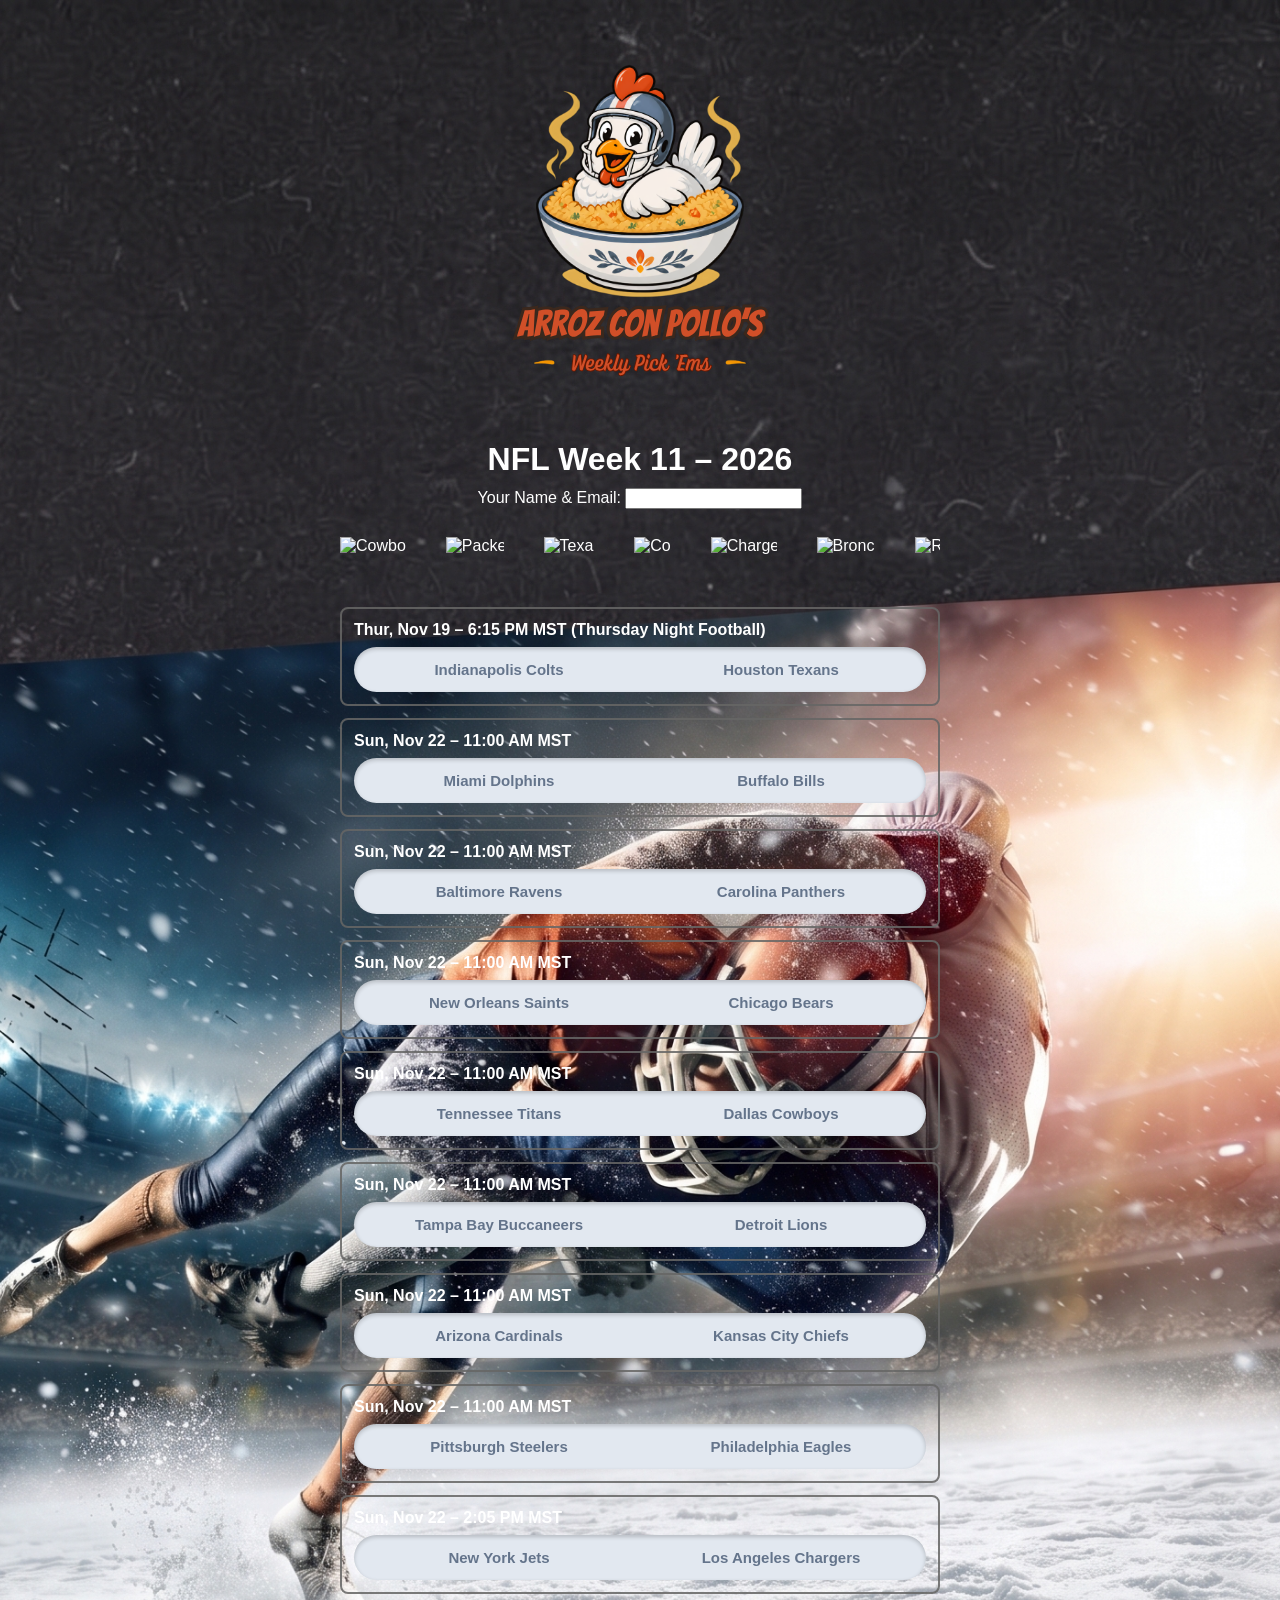
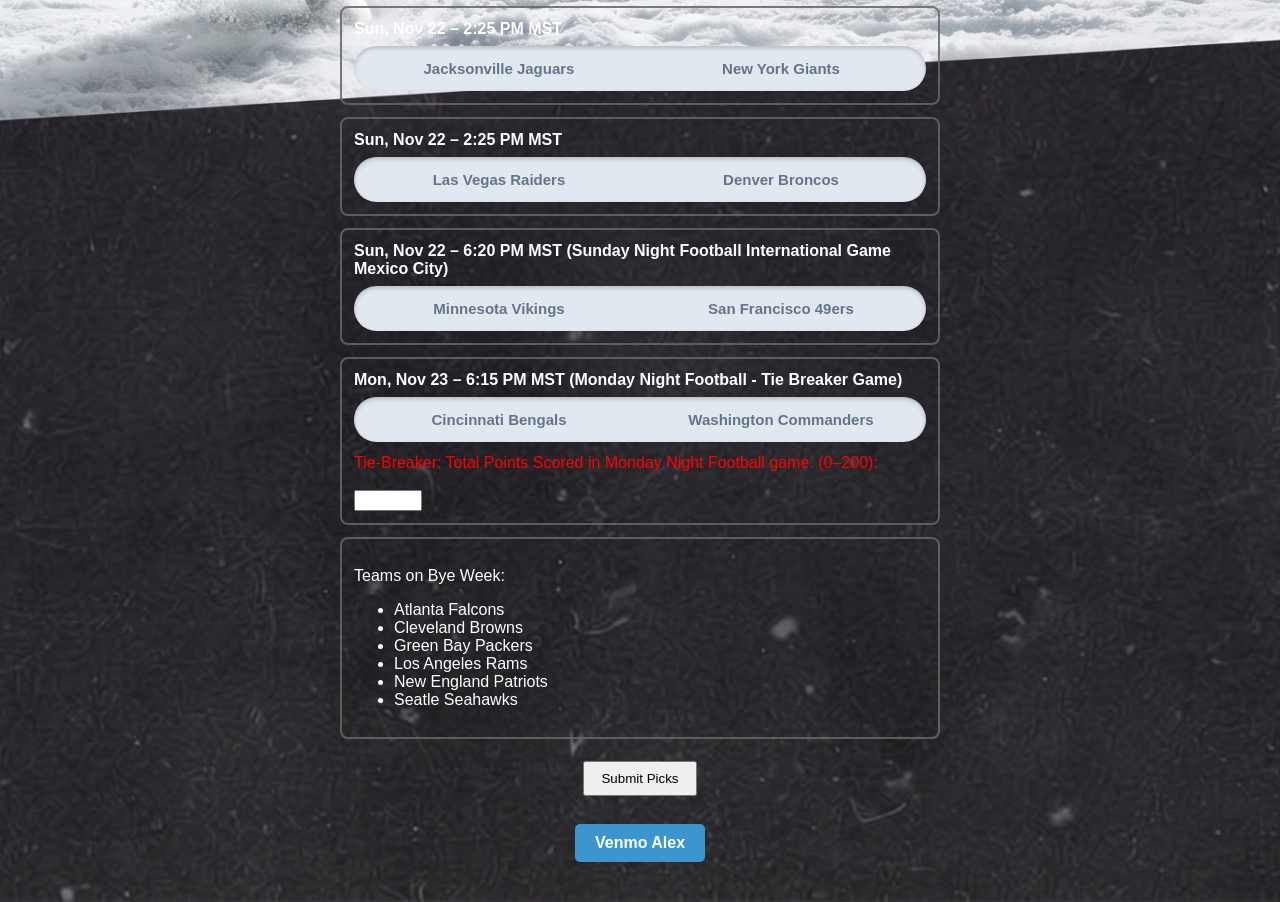
==== commit 921afa18: "updated html with week 11 games. updated loop to 13 games in JS" ====
--- a/index.html
+++ b/index.html
@@ -5,7 +5,7 @@
   <meta charset="utf-8" />
   <meta name="viewport" content="width=device-width, initial-scale=1" />
   <meta name="robots" content="noindex, nofollow" />
-  <title>NFL Week 10 Pick'em</title>
+  <title>NFL Week 11 Pick'em</title>
 
   <!-- Link CSS -->
   <link rel="stylesheet" href="style.css" />
@@ -20,7 +20,7 @@
       <img src="./assets//Arroz Con Pollo logo Transparent.svg" alt="Header Logo" class="header-logo">
     </header>
 
-    <h1 class="title">NFL Week 10 – 2026</h1>
+    <h1 class="title">NFL Week 11 – 2026</h1>
 
     <form id="pickemForm">
       <div class="centered">
@@ -55,219 +55,205 @@
         </span>
       </div>
 
-      <!-- ======== GAMES Week 10  ======== -->
+      <!-- ======== GAMES Week 11  ======== -->
 
       <!-- Thursday Night Games -->
       <div class="game">
-        <div class="game-header">Thur, Nov 12 – 6:15 PM MST (Thursday Night Football)</div>
-        <div class="slide-switch">
-          <div class="switch-thumb"></div>
-          <label class="switch-option">
-            <input type="radio" name="game0" value="Washington Commanders">
-            <span>Washington Commanders</span>  
-          </label>
-          <label class="switch-option">
-            <input type="radio" name="game0" value="New York Giants">
+        <div class="game-header">Thur, Nov 19 – 6:15 PM MST (Thursday Night Football)</div>
+        <div class="slide-switch">
+          <div class="switch-thumb"></div>
+          <label class="switch-option">
+            <input type="radio" name="game0" value="Indianapolis Colts">
+            <span>Indianapolis Colts</span>  
+          </label>
+          <label class="switch-option">
+            <input type="radio" name="game0" value="Houston Texans">
+            <span>Houston Texans</span>
+          </label>
+        </div>
+      </div>
+
+       <!-- Sunday Early Games -->
+
+      <div class="game">
+        <div class="game-header">Sun, Nov 22 – 11:00 AM MST</div>
+        <div class="slide-switch">
+          <div class="switch-thumb"></div>
+          <label class="switch-option">
+            <input type="radio" name="game1" value="Miami Dolphins">
+            <span>Miami Dolphins</span>
+          </label>
+          <label class="switch-option">
+            <input type="radio" name="game1" value="Buffalo Bills">
+            <span>Buffalo Bills</span>
+          </label>
+        </div>
+      </div>
+
+      <div class="game">
+        <div class="game-header">Sun, Nov 22 – 11:00 AM MST</div>
+        <div class="slide-switch">
+          <div class="switch-thumb"></div>
+          <label class="switch-option">
+            <input type="radio" name="game2" value="Baltimore Ravens">
+            <span>Baltimore Ravens</span>
+          </label>
+          <label class="switch-option">
+            <input type="radio" name="game2" value="Carolina Panthers">
+            <span>Carolina Panthers</span>
+          </label>
+        </div>
+      </div>
+
+      <div class="game">
+        <div class="game-header">Sun, Nov 22 – 11:00 AM MST</div>
+        <div class="slide-switch">
+          <div class="switch-thumb"></div>
+          <label class="switch-option">
+            <input type="radio" name="game3" value="New Orleans Saints">
+            <span>New Orleans Saints</span>
+          </label>
+          <label class="switch-option">
+            <input type="radio" name="game3" value="Chicago Bears">
+            <span>Chicago Bears</span>
+          </label>
+        </div>
+      </div>
+
+      <div class="game">
+        <div class="game-header">Sun, Nov 22 – 11:00 AM MST</div>
+        <div class="slide-switch">
+          <div class="switch-thumb"></div>
+          <label class="switch-option">
+            <input type="radio" name="game4" value="Tennessee Titans">
+            <span>Tennessee Titans</span>
+          </label>
+          <label class="switch-option">
+            <input type="radio" name="game4" value="Dallas Cowboys">
+            <span>Dallas Cowboys</span>
+          </label>
+        </div>
+      </div>
+
+      <div class="game">
+        <div class="game-header">Sun, Nov 22 – 11:00 AM MST</div>
+        <div class="slide-switch">
+          <div class="switch-thumb"></div>
+          <label class="switch-option">
+            <input type="radio" name="game5" value="Tampa Bay Buccaneers">
+            <span>Tampa Bay Buccaneers</span>
+          </label>
+          <label class="switch-option">
+            <input type="radio" name="game5" value="Detroit Lions">
+            <span>Detroit Lions</span>
+          </label>
+        </div>
+      </div>
+
+      <div class="game">
+        <div class="game-header">Sun, Nov 22 – 11:00 AM MST</div>
+        <div class="slide-switch">
+          <div class="switch-thumb"></div>
+          <label class="switch-option">
+            <input type="radio" name="game6" value="Arizona Cardinals">
+            <span>Arizona Cardinals</span>
+          </label>
+          <label class="switch-option">
+            <input type="radio" name="game6" value="Kansas City Chiefs">
+            <span>Kansas City Chiefs</span>
+          </label>
+        </div>
+      </div>
+
+      <div class="game">
+        <div class="game-header">Sun, Nov 22 – 11:00 AM MST</div>
+        <div class="slide-switch">
+          <div class="switch-thumb"></div>
+          <label class="switch-option">
+            <input type="radio" name="game7" value="Pittsburgh Steelers">
+            <span>Pittsburgh Steelers</span>
+          </label>
+          <label class="switch-option">
+            <input type="radio" name="game7" value="Philadelphia Eagles">
+            <span>Philadelphia Eagles</span>
+          </label>
+        </div>
+      </div>
+
+       <!-- Sunday Late Afternoon Games -->
+      <div class="game">
+        <div class="game-header">Sun, Nov 22 – 2:05 PM MST</div>
+        <div class="slide-switch">
+          <div class="switch-thumb"></div>
+          <label class="switch-option">
+            <input type="radio" name="game8" value="New York Jets">
+            <span>New York Jets</span>
+          </label>
+          <label class="switch-option">
+            <input type="radio" name="game8" value="Los Angeles Chargers">
+            <span>Los Angeles Chargers</span>
+          </label>
+        </div>
+      </div>
+
+      <div class="game">
+        <div class="game-header">Sun, Nov 22 – 2:25 PM MST</div>
+        <div class="slide-switch">
+          <div class="switch-thumb"></div>
+          <label class="switch-option">
+            <input type="radio" name="game9" value="Jacksonville Jaguars">
+            <span>Jacksonville Jaguars</span>
+          </label>
+          <label class="switch-option">
+            <input type="radio" name="game9" value="New York Giants">
             <span>New York Giants</span>
           </label>
         </div>
       </div>
 
-       <!-- Sunday Early Games -->
-      <div class="game">
-        <div class="game-header">Sun, Nov 15 – 7:30 AM MST (Munich International Game)</div>
-        <div class="slide-switch">
-          <div class="switch-thumb"></div>
-          <label class="switch-option">
-            <input type="radio" name="game1" value="New England Patriots">
-            <span>New England Patriots</span>
-          </label>
-          <label class="switch-option">
-            <input type="radio" name="game1" value="Detroit Lions">
-            <span>Detroit Lions</span>
-          </label>
-        </div>
-      </div>
-
-      <div class="game">
-        <div class="game-header">Sun, Nov 15 – 11:00 AM MST</div>
-        <div class="slide-switch">
-          <div class="switch-thumb"></div>
-          <label class="switch-option">
-            <input type="radio" name="game2" value="Kansas City Chiefs">
-            <span>Kansas City Chiefs</span>
-          </label>
-          <label class="switch-option">
-            <input type="radio" name="game2" value="Atlanta Falcons">
-            <span>Atlanta Falcons</span>
-          </label>
-        </div>
-      </div>
-
-      <div class="game">
-        <div class="game-header">Sun, Nov 15 – 11:00 AM MST</div>
-        <div class="slide-switch">
-          <div class="switch-thumb"></div>
-          <label class="switch-option">
-            <input type="radio" name="game3" value="Houston Texans">
-            <span>Houston Texans</span>
-          </label>
-          <label class="switch-option">
-            <input type="radio" name="game3" value="Cleveland Browns">
-            <span>Cleveland Browns</span>
-          </label>
-        </div>
-      </div>
-
-      <div class="game">
-        <div class="game-header">Sun, Nov 15 – 11:00 AM MST</div>
-        <div class="slide-switch">
-          <div class="switch-thumb"></div>
-          <label class="switch-option">
-            <input type="radio" name="game4" value="Minnesota Vikings">
-            <span>Minnesota Vikings</span>
-          </label>
-          <label class="switch-option">
-            <input type="radio" name="game4" value="Green Bay Packers">
-            <span>Green Bay Packers</span>
-          </label>
-        </div>
-      </div>
-
-      <div class="game">
-        <div class="game-header">Sun, Nov 15 – 11:00 AM MST</div>
-        <div class="slide-switch">
-          <div class="switch-thumb"></div>
-          <label class="switch-option">
-            <input type="radio" name="game5" value="Miami Dolphins">
-            <span>Miami Dolphins</span>
-          </label>
-          <label class="switch-option">
-            <input type="radio" name="game5" value="Indianapolis Colts">
-            <span>Indianapolis Colts</span>
-          </label>
-        </div>
-      </div>
-
-      <div class="game">
-        <div class="game-header">Sun, Nov 15 – 11:00 AM MST</div>
-        <div class="slide-switch">
-          <div class="switch-thumb"></div>
-          <label class="switch-option">
-            <input type="radio" name="game6" value="Carolina Panthers">
-            <span>Carolina Panthers</span>
-          </label>
-          <label class="switch-option">
-            <input type="radio" name="game6" value="New Orleans Saints">
-            <span>New Orleans Saints</span>
-          </label>
-        </div>
-      </div>
-
-      <div class="game">
-        <div class="game-header">Sun, Nov 15 – 11:00 AM MST</div>
-        <div class="slide-switch">
-          <div class="switch-thumb"></div>
-          <label class="switch-option">
-            <input type="radio" name="game7" value="Buffalo Bills">
-            <span>Buffalo Bills</span>
-          </label>
-          <label class="switch-option">
-            <input type="radio" name="game7" value="New York Jets">
-            <span>New York Jets</span>
-          </label>
-        </div>
-      </div>
-
-      <div class="game">
-        <div class="game-header">Sun, Nov 15 – 11:00 AM MST</div>
-        <div class="slide-switch">
-          <div class="switch-thumb"></div>
-          <label class="switch-option">
-            <input type="radio" name="game8" value="Jacksonville Jaguars">
-            <span>Jacksonville Jaguars</span>
-          </label>
-          <label class="switch-option">
-            <input type="radio" name="game8" value="Tennessee Titans">
-            <span>Tennessee Titans</span>
-          </label>
-        </div>
-      </div>
-
-       <!-- Sunday Late Afternoon Games -->
-      <div class="game">
-        <div class="game-header">Sun, Nov 15 – 2:05 PM MST</div>
-        <div class="slide-switch">
-          <div class="switch-thumb"></div>
-          <label class="switch-option">
-            <input type="radio" name="game9" value="Los Angeles Rams">
-            <span>Los Angeles Rams</span>
-          </label>
-          <label class="switch-option">
-            <input type="radio" name="game9" value="Arizona Cardinals">
-            <span>Arizona Cardinals</span>
-          </label>
-        </div>
-      </div>
-
-      <div class="game">
-        <div class="game-header">Sun, Nov 15 – 2:25 PM MST</div>
-        <div class="slide-switch">
-          <div class="switch-thumb"></div>
-          <label class="switch-option">
-            <input type="radio" name="game10" value="Seattle Seahawks">
-            <span>Seattle Seahawks</span>
-          </label>
+      <div class="game">
+        <div class="game-header">Sun, Nov 22 – 2:25 PM MST</div>
+        <div class="slide-switch">
+          <div class="switch-thumb"></div>
           <label class="switch-option">
             <input type="radio" name="game10" value="Las Vegas Raiders">
             <span>Las Vegas Raiders</span>
           </label>
-        </div>
-      </div>
-
-      <div class="game">
-        <div class="game-header">Sun, Nov 15 – 2:25 PM MST</div>
-        <div class="slide-switch">
-          <div class="switch-thumb"></div>
+          <label class="switch-option">
+            <input type="radio" name="game10" value="Denver Broncos">
+            <span>Denver Broncos</span>
+          </label>
+        </div>
+      </div>
+
+       <!-- Sunday Night Game -->
+      <div class="game">
+        <div class="game-header">Sun, Nov 22 – 6:20 PM MST (Sunday Night Football International Game Mexico City)</div>
+        <div class="slide-switch">
+          <div class="switch-thumb"></div>
+          <label class="switch-option">
+            <input type="radio" name="game11" value="Minnesota Vikings">
+            <span>Minnesota Vikings</span>
+          </label>
           <label class="switch-option">
             <input type="radio" name="game11" value="San Francisco 49ers">
             <span>San Francisco 49ers</span>
           </label>
-          <label class="switch-option">
-            <input type="radio" name="game11" value="Dallas Cowboys">
-            <span>Dallas Cowboys</span>
-          </label>
-        </div>
-      </div>
-
-       <!-- Sunday Night Game -->
-      <div class="game">
-        <div class="game-header">Sun, Nov 15 – 6:20 PM MST (Sunday Night Football)</div>
-        <div class="slide-switch">
-          <div class="switch-thumb"></div>
-          <label class="switch-option">
-            <input type="radio" name="game12" value="Pittsburgh Steelers">
-            <span>Pittsburgh Steelers</span>
-          </label>
+        </div>
+      </div>
+
+       <!-- Monday Night Game -->
+      <div class="game">
+        <div class="game-header">Mon, Nov 23 – 6:15 PM MST (Monday Night Football - Tie Breaker Game)</div>
+        <div class="slide-switch">
+          <div class="switch-thumb"></div>
           <label class="switch-option">
             <input type="radio" name="game12" value="Cincinnati Bengals">
             <span>Cincinnati Bengals</span>
           </label>
-        </div>
-      </div>
-
-       <!-- Monday Night Game -->
-      <div class="game">
-        <div class="game-header">Mon, Nov 16 – 6:15 PM MST (Monday Night Football - Tie Breaker Game)</div>
-        <div class="slide-switch">
-          <div class="switch-thumb"></div>
-          <label class="switch-option">
-            <input type="radio" name="game13" value="Los Angeles Chargers">
-            <span>Los Angeles Chargers</span>
-          </label>
-          <label class="switch-option">
-            <input type="radio" name="game13" value="Baltimore Ravens">
-            <span>Baltimore Ravens</span>
+          <label class="switch-option">
+            <input type="radio" name="game12" value="Washington Commanders">
+            <span>Washington Commanders</span>
           </label>
         </div>
 
@@ -286,10 +272,12 @@
       <div class="byes">
         <p>Teams on Bye Week:</p>
         <ul>
-          <li>Chicago Bears</li>
-          <li>Denver Broncos</li>
-          <li>Philidelphia Eagles</li>
-          <li>Tampa Bay Buccaneers</li>
+      <li>Atlanta Falcons</li>
+      <li>Cleveland Browns</li>
+      <li>Green Bay Packers</li>
+      <li>Los Angeles Rams</li>
+      <li>New England Patriots</li>
+      <li>Seatle Seahawks</li>
         </ul>
       </div>
 
@@ -301,7 +289,7 @@
     <br>
 
     <div class="centered venmo-container">
-      <a href="venmo://paycharge?txn=pay&recipients=Arrozconpollo007&amount=5&note=Week 10 Pickem Fee" target="_blank"
+      <a href="venmo://paycharge?txn=pay&recipients=Arrozconpollo007&amount=5&note=Week 11 Pickem Fee" target="_blank"
         class="venmo-btn">Venmo Alex</a>
     </div>
   </div>
@@ -310,7 +298,7 @@
   <div id="customAlert">
     <div id="alertBox">
       <p>Your picks have been recorded and sent to Alex. Please Venmo your fee. Good luck!</p>
-      <a id="venmoLink" href="venmo://paycharge?txn=pay&recipients=Arrozconpollo007&amount=5&note=Week 10 Pickem Fee"
+      <a id="venmoLink" href="venmo://paycharge?txn=pay&recipients=Arrozconpollo007&amount=5&note=Week 11 Pickem Fee"
         target="_blank">Venmo Alex</a>
       <br><br>
       <button id="closeAlert">Close</button>
